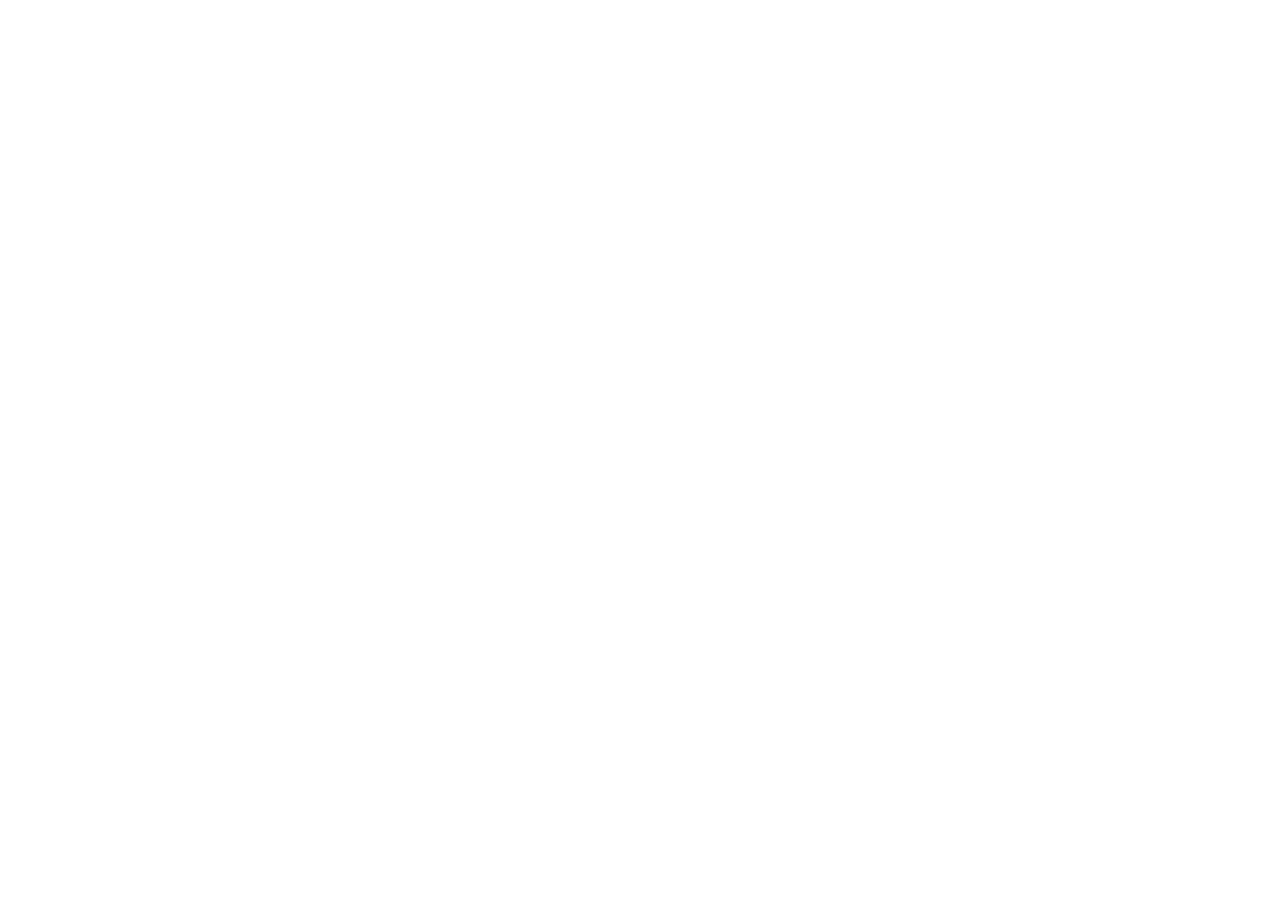
==== serenatto/index.html @ 4fe7ab85 "initial commit" ====
<!DOCTYPE html>
<html lang="en">
<head>
    <meta charset="UTF-8">
    <meta name="viewport" content="width=device-width, initial-scale=1.0">
    <title>Serenatto</title>
    <link rel="stylesheet" href="style.css">
    <link href="https://cdn.jsdelivr.net/npm/bootstrap@5.3.3/dist/css/bootstrap.min.css" rel="stylesheet" integrity="sha384-QWTKZyjpPEjISv5WaRU9OFeRpok6YctnYmDr5pNlyT2bRjXh0JMhjY6hW+ALEwIH" crossorigin="anonymous">
    <link rel="stylesheet" href="https://cdn.jsdelivr.net/npm/bootstrap-icons@1.11.3/font/bootstrap-icons.min.css">
</head>
<body>
    
    

    <script src="https://cdn.jsdelivr.net/npm/bootstrap@5.3.3/dist/js/bootstrap.bundle.min.js" integrity="sha384-YvpcrYf0tY3lHB60NNkmXc5s9fDVZLESaAA55NDzOxhy9GkcIdslK1eN7N6jIeHz" crossorigin="anonymous"></script>
</body>
</html>
---- serenatto/style.css ----
body {
    --bege: #E6E0D6;
    --marrom-escuro: #816D4F;
    --marrom-claro: #B29463;
  }
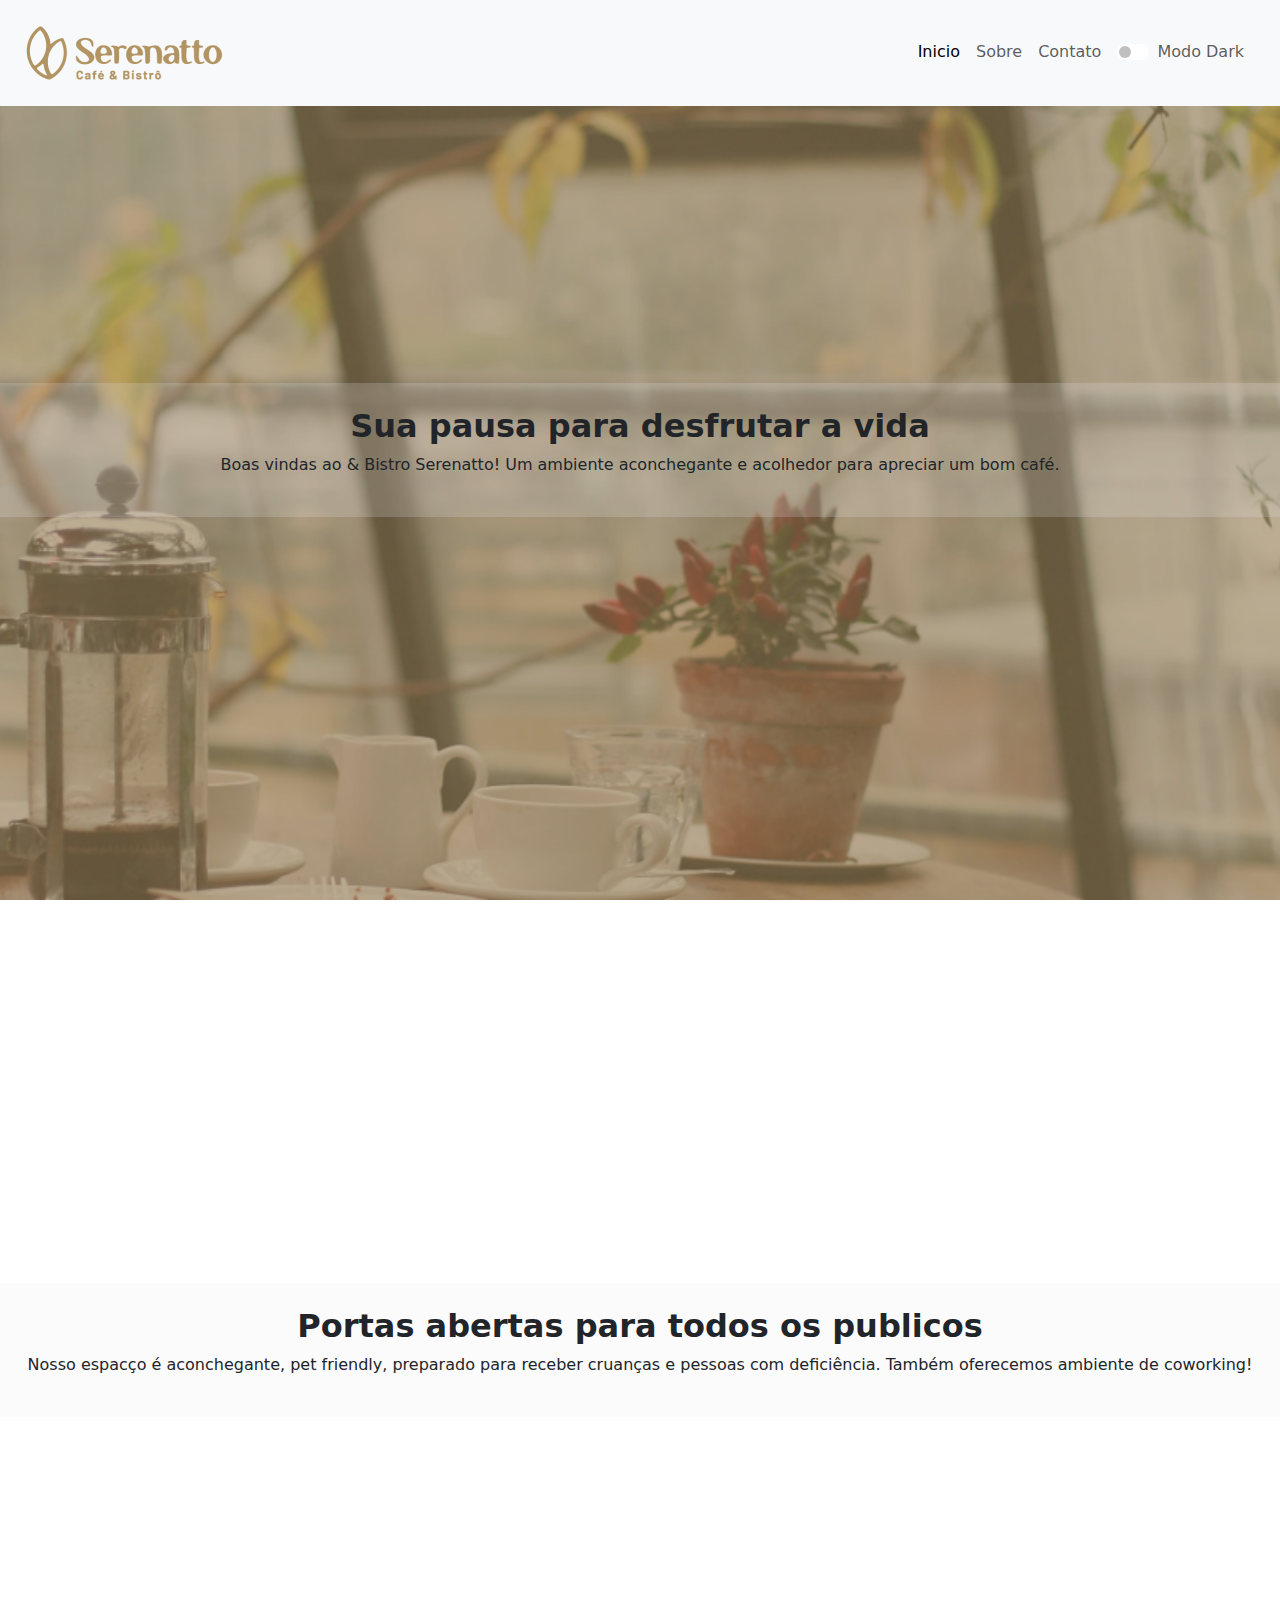
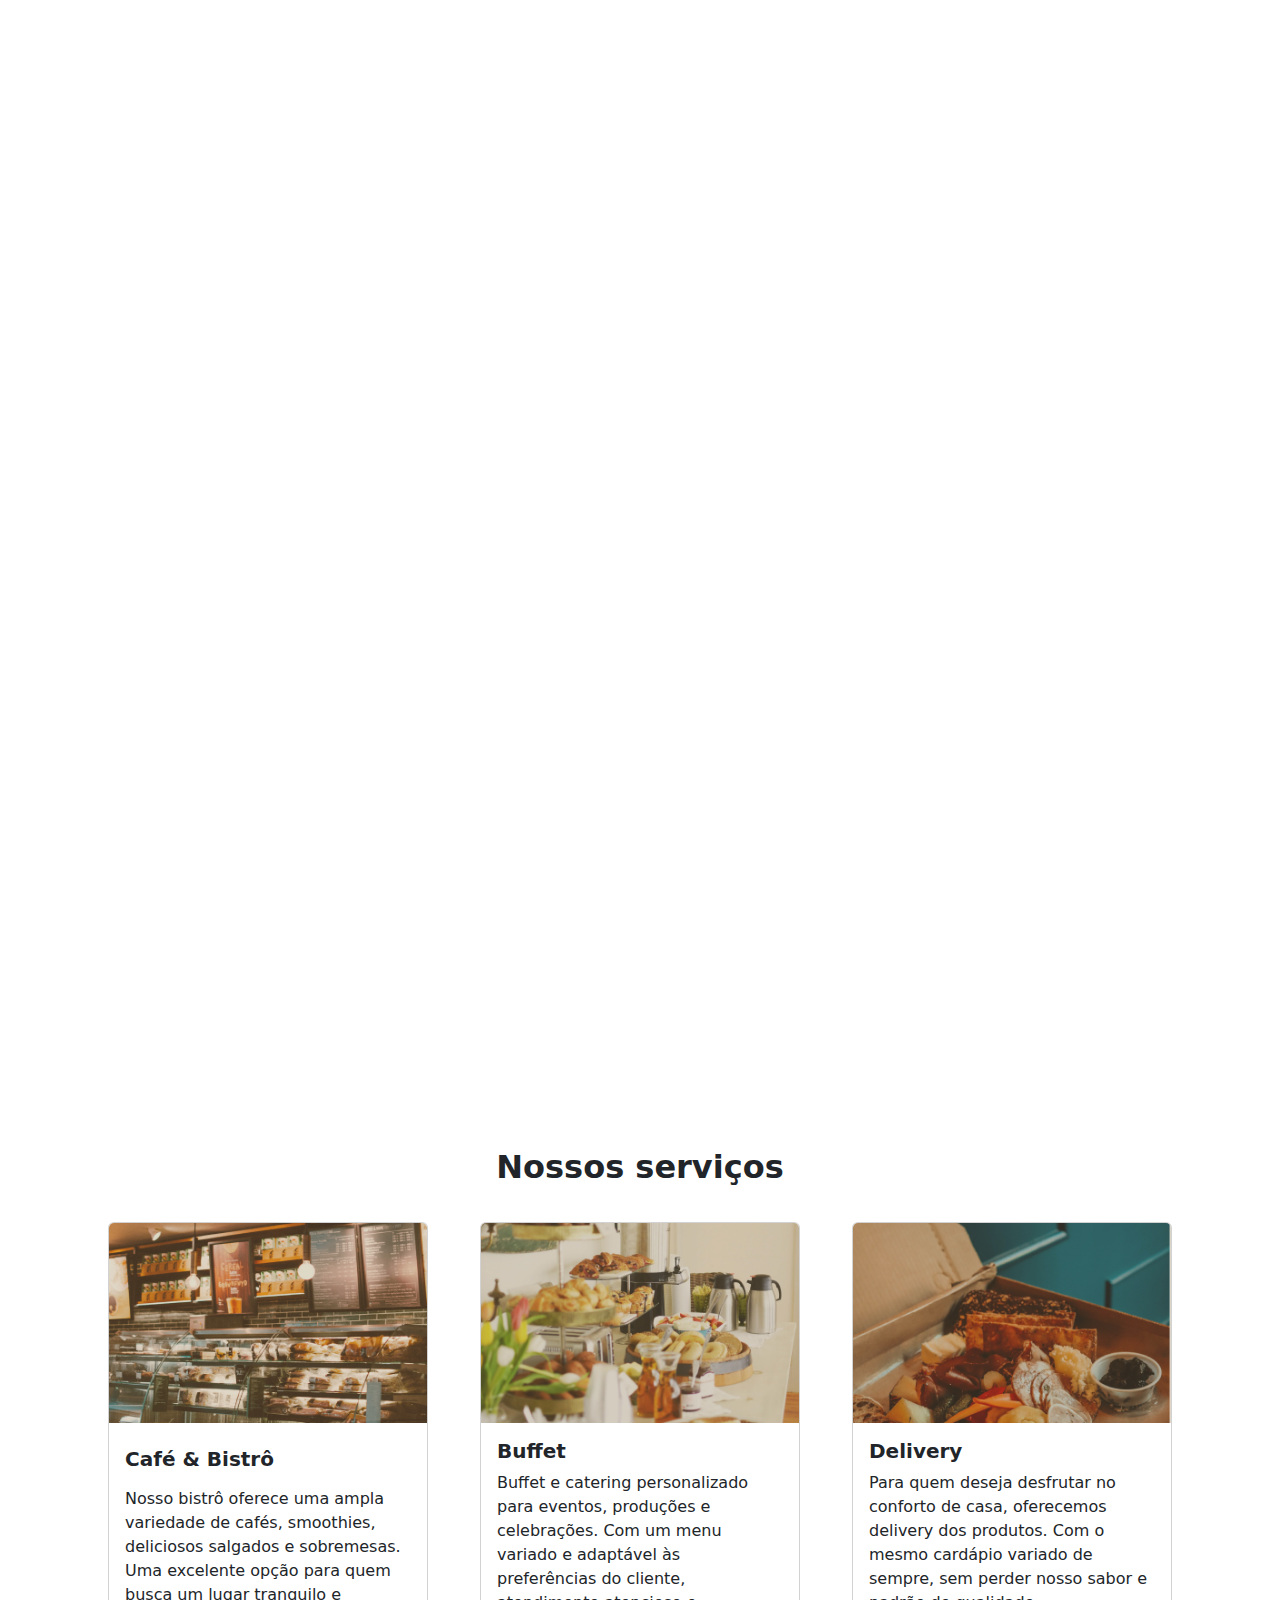
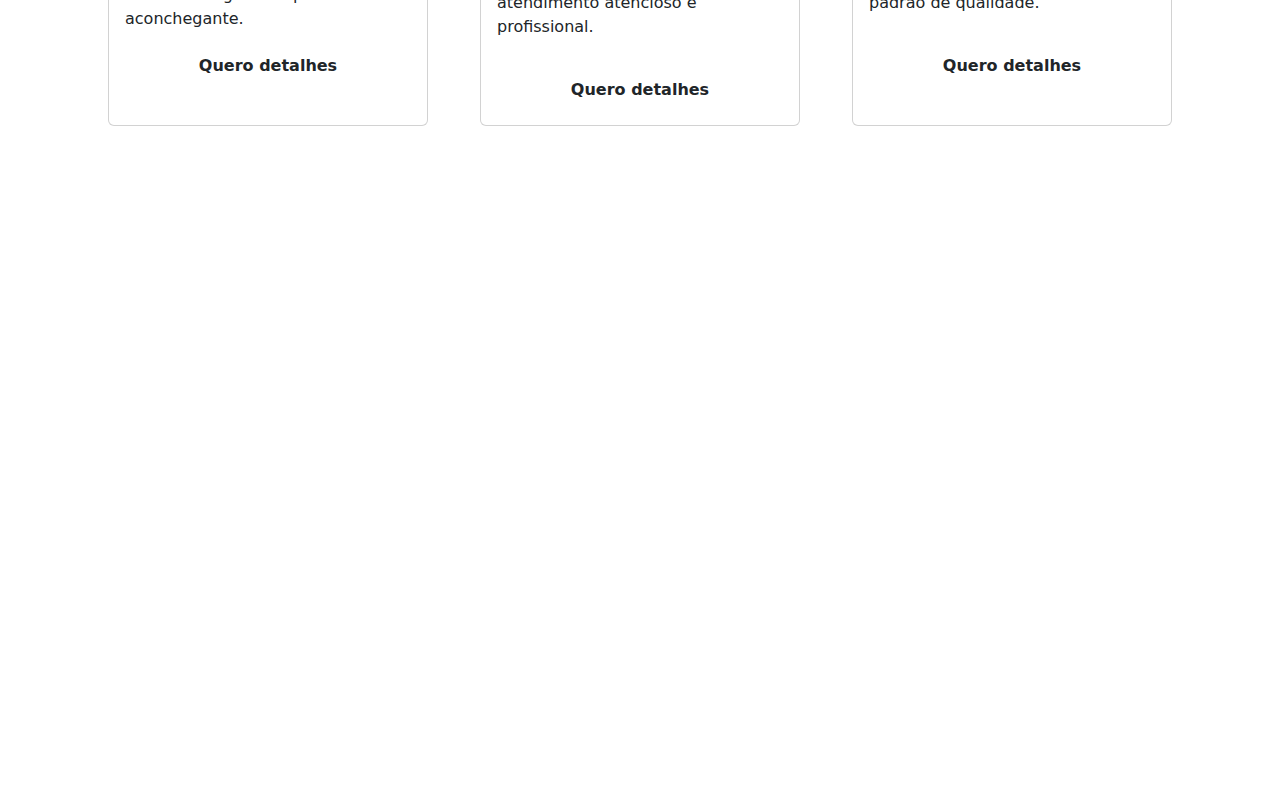
==== commit f6372a0a: "evoluindo no projeto, deve se dar continuidade no dia seguinte" ====
--- a/serenatto/index.html
+++ b/serenatto/index.html
@@ -1,5 +1,5 @@
 <!DOCTYPE html>
-<html lang="en">
+<html lang="pt-br">
 <head>
     <meta charset="UTF-8">
     <meta name="viewport" content="width=device-width, initial-scale=1.0">
@@ -7,10 +7,109 @@
     <link rel="stylesheet" href="style.css">
     <link href="https://cdn.jsdelivr.net/npm/bootstrap@5.3.3/dist/css/bootstrap.min.css" rel="stylesheet" integrity="sha384-QWTKZyjpPEjISv5WaRU9OFeRpok6YctnYmDr5pNlyT2bRjXh0JMhjY6hW+ALEwIH" crossorigin="anonymous">
     <link rel="stylesheet" href="https://cdn.jsdelivr.net/npm/bootstrap-icons@1.11.3/font/bootstrap-icons.min.css">
+    <link rel="preconnect" href="https://fonts.googleapis.com">
+    <link rel="preconnect" href="https://fonts.gstatic.com" crossorigin>
+    <link href="https://fonts.googleapis.com/css2?family=Barlow:ital,wght@0,100;0,200;0,300;0,400;0,500;0,600;0,700;0,800;0,900;1,100;1,200;1,300;1,400;1,500;1,600;1,700;1,800;1,900&display=swap" rel="stylesheet">
 </head>
 <body>
     
+    <header> <!--Navbar-->
+        <nav class="navbar-expand-lg navbar bg-body-tertiary fixed-top">
+            <div class="container-fluid">
+              <a class="navbar-brand" href="#"><img src="./assets/logo.png" alt="Logo da cafeteria Serenatto"></a>
+              <button class="navbar-toggler" type="button" data-bs-toggle="offcanvas" data-bs-target="#offcanvasNavbar" aria-controls="offcanvasNavbar" aria-label="Toggle navigation">
+                <span class="navbar-toggler-icon"></span>
+              </button>
+              <div class="offcanvas offcanvas-end" tabindex="-1" id="offcanvasNavbar" aria-labelledby="offcanvasNavbarLabel">
+                <div class="offcanvas-header">
+                  <h5 class="offcanvas-title" id="offcanvasNavbarLabel"><img src="./assets/logo-mobile.png" alt="Logo da cafeteria Serenatto"></h5>
+                  <button type="button" class="btn-close" data-bs-dismiss="offcanvas" aria-label="Close"></button>
+                </div>
+                <div class="offcanvas-body">
+                    <ul class="navbar-nav justify-content-end flex-grow-1 pe-3">
+                        <li class="nav-item">
+                            <a class="nav-link active" aria-current="page" href="#">Inicio</a>
+                        </li>
+                        <li class="nav-item">
+                            <a class="nav-link" href="#">Sobre</a>
+                        </li>
+                        <li class="nav-item">
+                            <a class="nav-link" href="#">Contato</a>
+                        </li>
+                        <li class="nav-item">
+                            <a class="nav-link" href="#">
+                                <div class="form-check form-switch">
+                                    <input class="form-check-input" type="checkbox" role="switch" id="flexSwitchCheckDefault">
+                                    <label class="form-check-label" for="flexSwitchCheckDefault">Modo Dark</label>
+                                </div>
+                            </a>
+                        </li>
+                    </div>
+                </div>
+            </div>
+        </nav> 
+    </header> <!--Fim Navbar-->
+
+    <main>
+        <section class="banners banner-1 d-flex flex-column justify-content-center text-center">
+            <div style="--bs-bg-opacity: .2;" class="banners-titulo bg-body-secondary py-4">
+                <h2 class="fw-bold">Sua pausa para desfrutar a vida</h2>
+                <p>Boas vindas ao & Bistro Serenatto! Um ambiente aconchegante e acolhedor para apreciar um bom café.</p>
+            </div>
+        </section>
+
+        <section class="banners banner-2 d-flex flex-column justify-content-center text-center">
+            <div style="--bs-bg-opacity: .2;" class="banners-titulo bg-body-secondary py-4">
+                <h2 class="fw-bold">Portas abertas para todos os publicos</h2>
+                <p>Nosso espacço é aconchegante, pet friendly, preparado para receber cruanças e pessoas com deficiência. Também oferecemos ambiente de coworking!</p>
+            </div>
+        </section>
+
+        <section class="banners banner-3">
+        </section>
+
+        <section class="py-5">
+            <h2 class="text-center fw-bold pb-1">Nossos serviços</h2>
     
+            <div class="container d-flex justify-content-around flex-wrap">
+    
+              <div class="card m-4" style="width: 20rem;">
+                <img src="./assets/cafe-card.png" class="card-img-top"
+                  alt="Balcão de padaria tradicional com alimentos diversos">
+                <div class="card-body">
+                  <h5 class="card-title py-2 fw-bold">Café & Bistrô</h5>
+                  <p class="card-text">Nosso bistrô oferece uma ampla variedade de cafés, smoothies, deliciosos
+                    salgados e sobremesas. Uma excelente opção para quem busca um lugar tranquilo e
+                    aconchegante.</p>
+                  <a href="#" class="btn botao-padrao w-100 fw-bold">Quero detalhes</a>
+                </div>
+              </div>
+    
+              <div class="card m-4" style="width: 20rem;">
+                <img src="./assets/buffet-card.png" class="card-img-top" alt="Mesa de buffet com alimentos diversos">
+                <div class="card-body">
+                  <h5 class="card-title fw-bold">Buffet</h5>
+                  <p class="card-text">Buffet e catering personalizado para eventos, produções e celebrações. Com
+                    um menu variado e adaptável às preferências do cliente, atendimento atencioso e
+                    profissional.</p>
+                  <a href="#" class="btn botao-padrao w-100 fw-bold mt-3">Quero detalhes</a>
+                </div>
+              </div>
+    
+              <div class="card m-4" style="width: 20rem;">
+                <img src="./assets/delivery-card.png" class="card-img-top" alt="Caixa aberta armazenando comidas diversas">
+                <div class="card-body">
+                  <h5 class="card-title fw-bold">Delivery</h5>
+                  <p class="card-text">Para quem deseja desfrutar no conforto de casa, oferecemos delivery dos
+                    produtos. Com o mesmo cardápio variado de sempre, sem perder nosso sabor e padrão de
+                    qualidade.</p>
+                  <a href="#" class="btn botao-padrao w-100 fw-bold mt-3">Quero detalhes</a>
+                </div>
+              </div>
+            </div>
+          </section>
+    
+    </main>
 
     <script src="https://cdn.jsdelivr.net/npm/bootstrap@5.3.3/dist/js/bootstrap.bundle.min.js" integrity="sha384-YvpcrYf0tY3lHB60NNkmXc5s9fDVZLESaAA55NDzOxhy9GkcIdslK1eN7N6jIeHz" crossorigin="anonymous"></script>
 </body>
--- a/serenatto/style.css
+++ b/serenatto/style.css
@@ -1,5 +1,45 @@
 body {
     --bege: #E6E0D6;
     --marrom-escuro: #816D4F;
-    --marrom-claro: #B29463;
-  }+    --marrom-clar0: #B29463;
+
+    font-family: "Barlow", sans-serif;
+    height: 4000px;
+}
+
+input[type=checkbox] {
+    border: 2px solid var(--marrom-claro);
+    box-shadow: none;
+}
+  
+input[type=checkbox]:checked, input[type="checkbox"]:focus {
+    background-color: var(--marrom-escuro);
+    border-color: var(--marrom-escuro);
+    box-shadow: none;
+    outline: none;
+}
+
+.banner-1 {
+    background-image: url(/serenatto/assets/banner-1.png);
+}
+
+.banner-2 {
+    background-image: url(/serenatto/assets/banner-2.png);
+}
+
+.banner-3 {
+    background-image: url(/serenatto/assets/banner-3.png);
+}
+
+.banners {
+    width: 100%;
+    height: 100vh;
+    background-repeat: no-repeat;
+    background-size: cover;
+    background-position: center;
+    background-attachment: fixed;
+}
+
+.banners-titulo {
+    --bs-bg-opacity: .2;
+}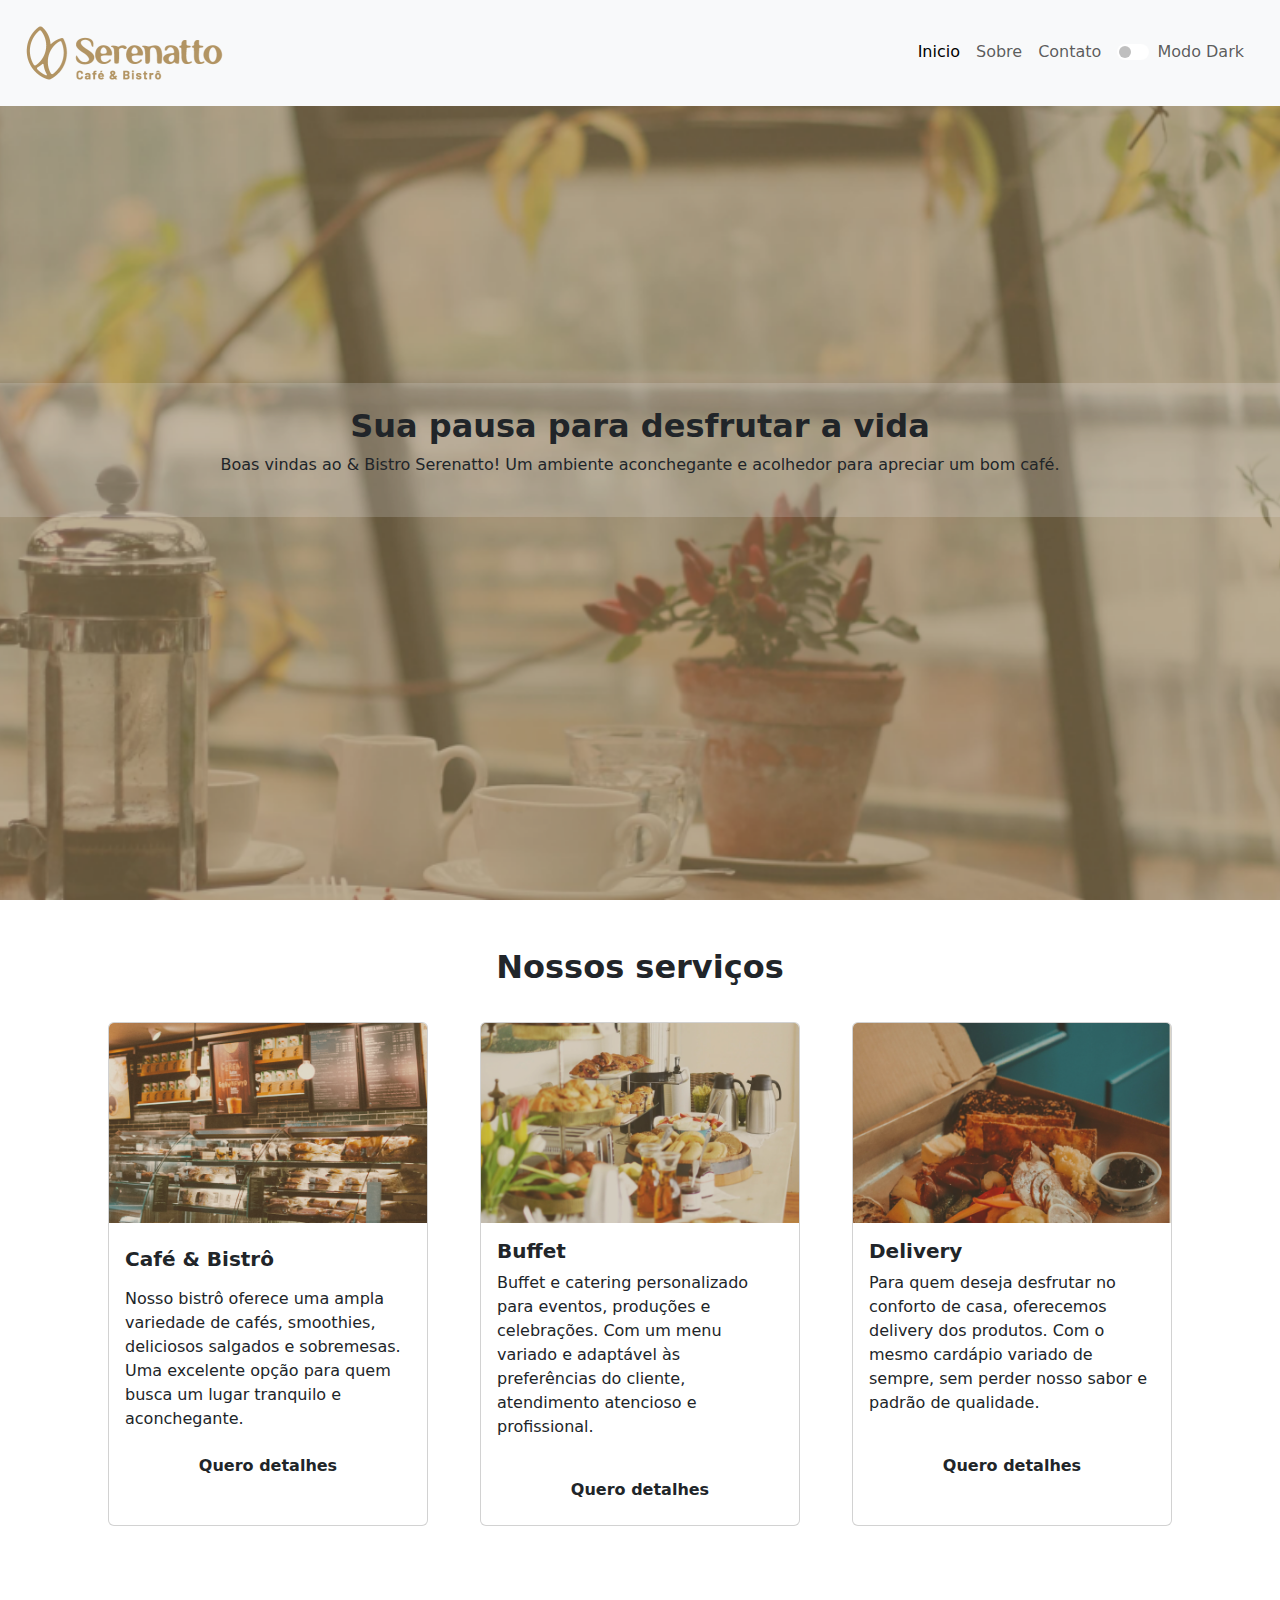
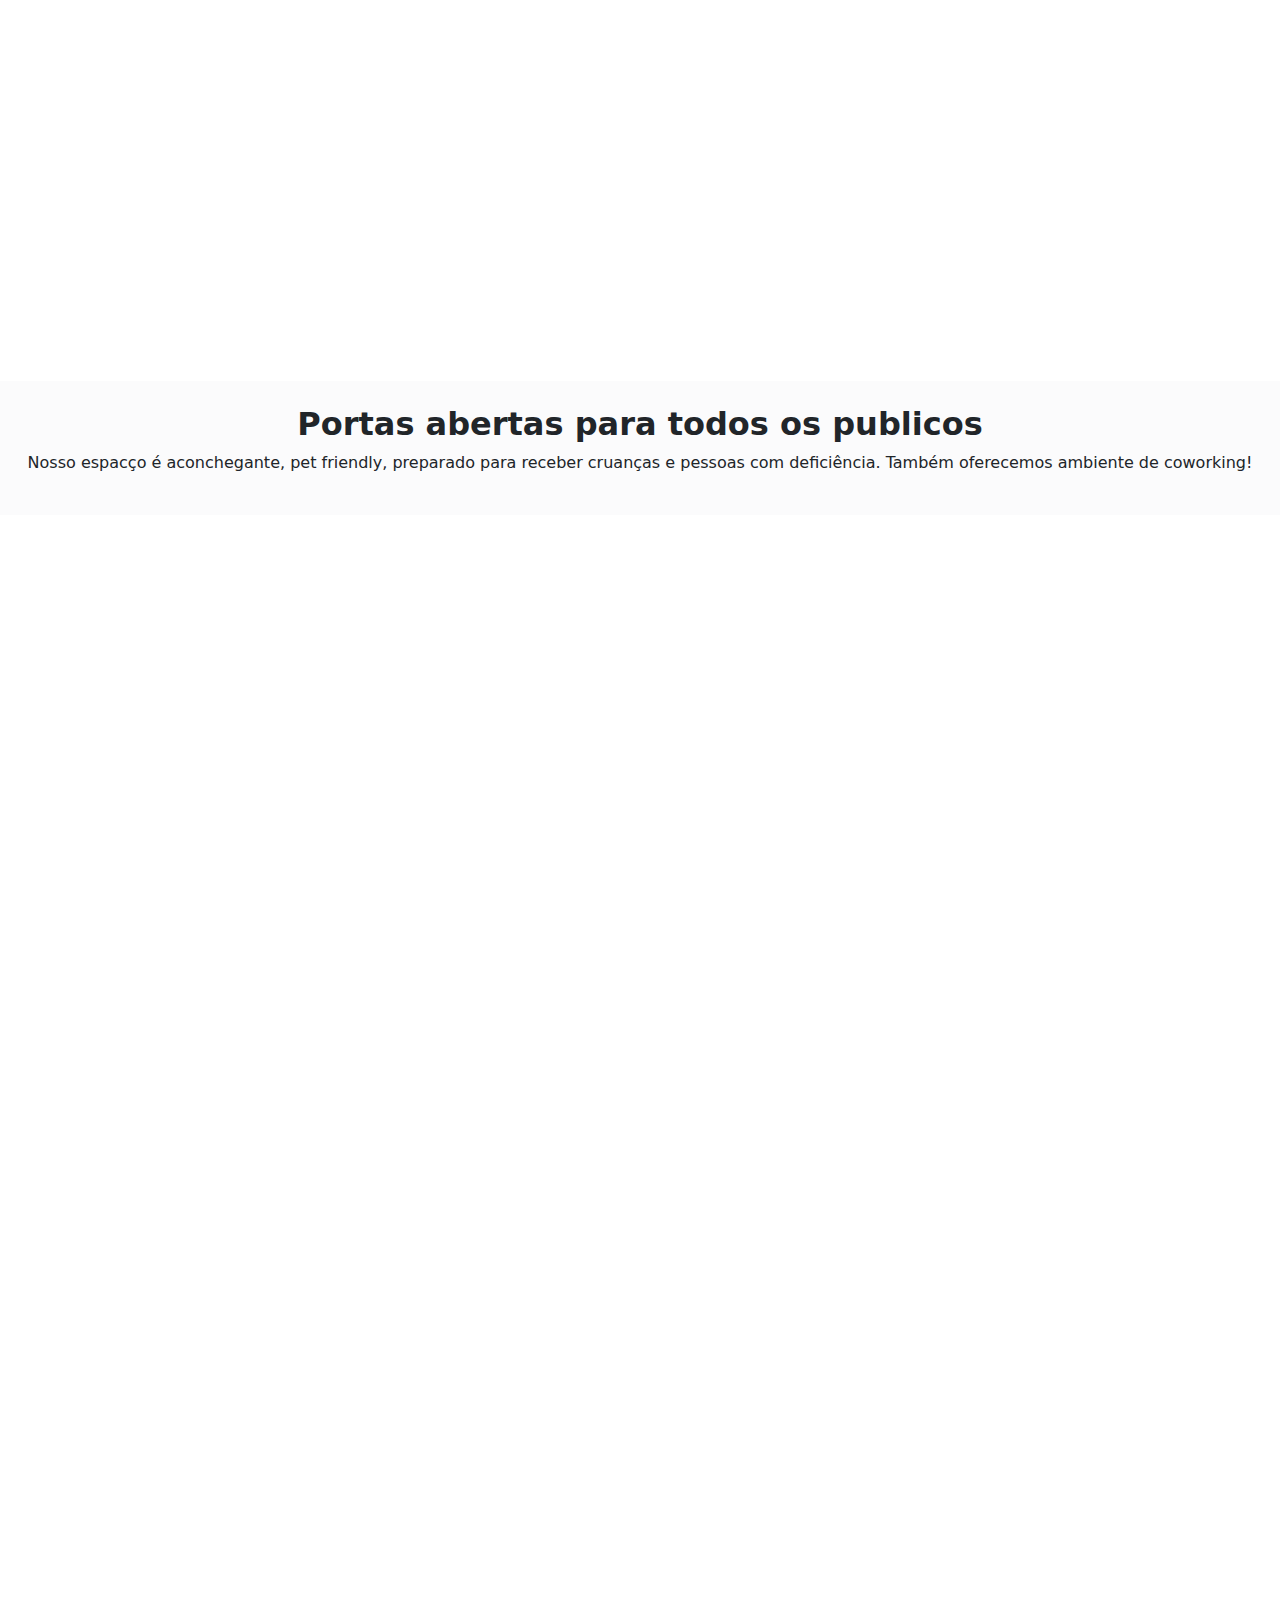
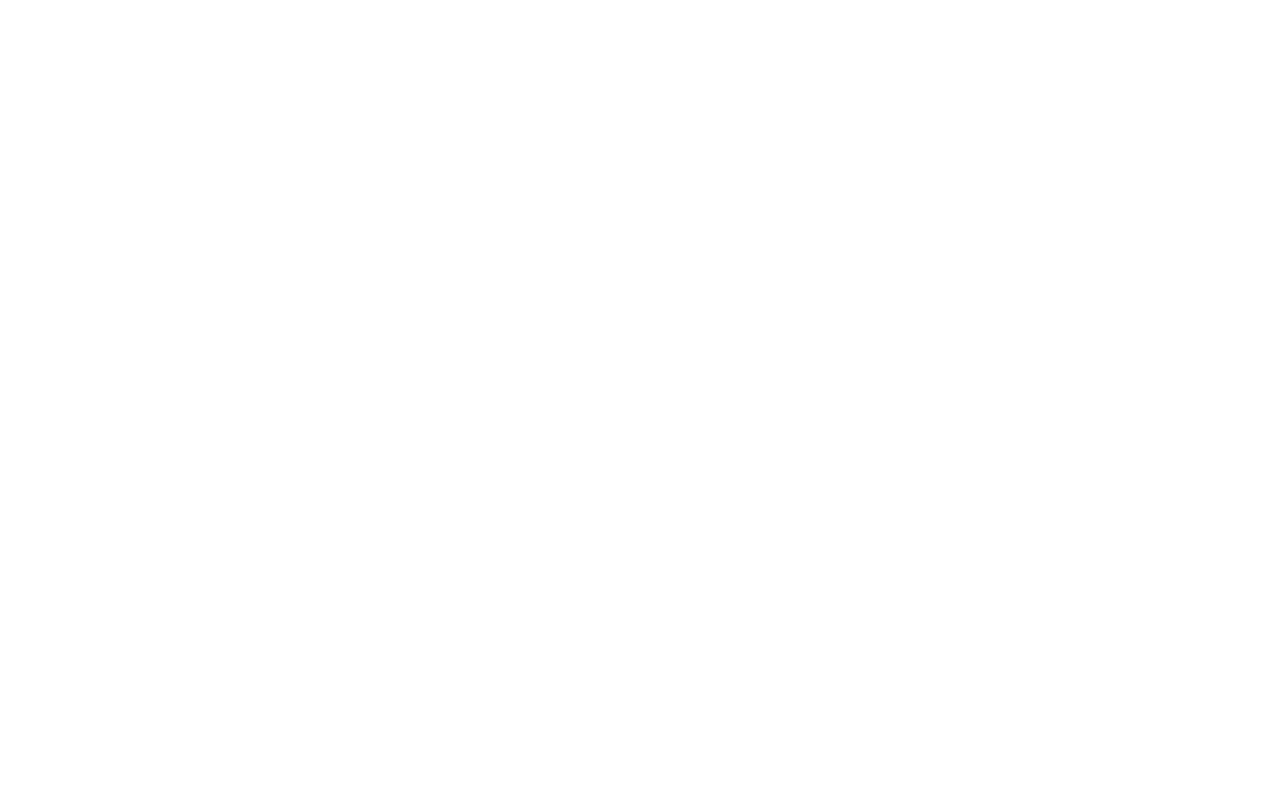
==== commit a566dde2: "atualizando alguns detalhes" ====
--- a/serenatto/index.html
+++ b/serenatto/index.html
@@ -51,63 +51,66 @@
     </header> <!--Fim Navbar-->
 
     <main>
-        <section class="banners banner-1 d-flex flex-column justify-content-center text-center">
+        <section class="banners banner-1 d-flex flex-column justify-content-center text-center"><!--Banner-1-->
             <div style="--bs-bg-opacity: .2;" class="banners-titulo bg-body-secondary py-4">
                 <h2 class="fw-bold">Sua pausa para desfrutar a vida</h2>
                 <p>Boas vindas ao & Bistro Serenatto! Um ambiente aconchegante e acolhedor para apreciar um bom café.</p>
             </div>
+        </section> <!--Banner-1-->
+
+        <section class="py-5">
+          <h2 class="text-center fw-bold pb-1">Nossos serviços</h2>
+
+          <div class="container d-flex justify-content-around flex-wrap">
+
+            <div class="card m-4" style="width: 20rem;">
+              <img src="./assets/cafe-card.png" class="card-img-top"
+                alt="Balcão de padaria tradicional com alimentos diversos">
+              <div class="card-body">
+                <h5 class="card-title py-2 fw-bold">Café & Bistrô</h5>
+                <p class="card-text">Nosso bistrô oferece uma ampla variedade de cafés, smoothies, deliciosos
+                  salgados e sobremesas. Uma excelente opção para quem busca um lugar tranquilo e
+                  aconchegante.</p>
+                <a href="#" class="btn botao-padrao w-100 fw-bold">Quero detalhes</a>
+              </div>
+            </div>
+
+            <div class="card m-4" style="width: 20rem;">
+              <img src="./assets/buffet-card.png" class="card-img-top"
+                alt="Mesa de buffet com alimentos diversos">
+              <div class="card-body">
+                <h5 class="card-title fw-bold">Buffet</h5>
+                <p class="card-text">Buffet e catering personalizado para eventos, produções e celebrações. Com
+                  um menu variado e adaptável às preferências do cliente, atendimento atencioso e
+                  profissional.</p>
+                <a href="#" class="btn botao-padrao w-100 fw-bold mt-3">Quero detalhes</a>
+              </div>
+            </div>
+
+            <div class="card m-4" style="width: 20rem;">
+              <img src="./assets/delivery-card.png" class="card-img-top"
+                alt="Caixa aberta armazenando comidas diversas">
+              <div class="card-body">
+                <h5 class="card-title fw-bold">Delivery</h5>
+                <p class="card-text">Para quem deseja desfrutar no conforto de casa, oferecemos delivery dos
+                  produtos. Com o mesmo cardápio variado de sempre, sem perder nosso sabor e padrão de
+                  qualidade.</p>
+                <a href="#" class="btn botao-padrao w-100 fw-bold mt-3">Quero detalhes</a>
+              </div>
+            </div>
+          </div>
         </section>
 
-        <section class="banners banner-2 d-flex flex-column justify-content-center text-center">
+
+        <section class="banners banner-2 d-flex flex-column justify-content-center text-center"><!--Banner-2-->
             <div style="--bs-bg-opacity: .2;" class="banners-titulo bg-body-secondary py-4">
                 <h2 class="fw-bold">Portas abertas para todos os publicos</h2>
                 <p>Nosso espacço é aconchegante, pet friendly, preparado para receber cruanças e pessoas com deficiência. Também oferecemos ambiente de coworking!</p>
             </div>
-        </section>
+        </section> <!--Banner-2-->
 
-        <section class="banners banner-3">
-        </section>
-
-        <section class="py-5">
-            <h2 class="text-center fw-bold pb-1">Nossos serviços</h2>
-    
-            <div class="container d-flex justify-content-around flex-wrap">
-    
-              <div class="card m-4" style="width: 20rem;">
-                <img src="./assets/cafe-card.png" class="card-img-top"
-                  alt="Balcão de padaria tradicional com alimentos diversos">
-                <div class="card-body">
-                  <h5 class="card-title py-2 fw-bold">Café & Bistrô</h5>
-                  <p class="card-text">Nosso bistrô oferece uma ampla variedade de cafés, smoothies, deliciosos
-                    salgados e sobremesas. Uma excelente opção para quem busca um lugar tranquilo e
-                    aconchegante.</p>
-                  <a href="#" class="btn botao-padrao w-100 fw-bold">Quero detalhes</a>
-                </div>
-              </div>
-    
-              <div class="card m-4" style="width: 20rem;">
-                <img src="./assets/buffet-card.png" class="card-img-top" alt="Mesa de buffet com alimentos diversos">
-                <div class="card-body">
-                  <h5 class="card-title fw-bold">Buffet</h5>
-                  <p class="card-text">Buffet e catering personalizado para eventos, produções e celebrações. Com
-                    um menu variado e adaptável às preferências do cliente, atendimento atencioso e
-                    profissional.</p>
-                  <a href="#" class="btn botao-padrao w-100 fw-bold mt-3">Quero detalhes</a>
-                </div>
-              </div>
-    
-              <div class="card m-4" style="width: 20rem;">
-                <img src="./assets/delivery-card.png" class="card-img-top" alt="Caixa aberta armazenando comidas diversas">
-                <div class="card-body">
-                  <h5 class="card-title fw-bold">Delivery</h5>
-                  <p class="card-text">Para quem deseja desfrutar no conforto de casa, oferecemos delivery dos
-                    produtos. Com o mesmo cardápio variado de sempre, sem perder nosso sabor e padrão de
-                    qualidade.</p>
-                  <a href="#" class="btn botao-padrao w-100 fw-bold mt-3">Quero detalhes</a>
-                </div>
-              </div>
-            </div>
-          </section>
+        <section class="banners banner-3"> <!--Banner-3-->
+        </section> <!--Banner-3-->
     
     </main>
 
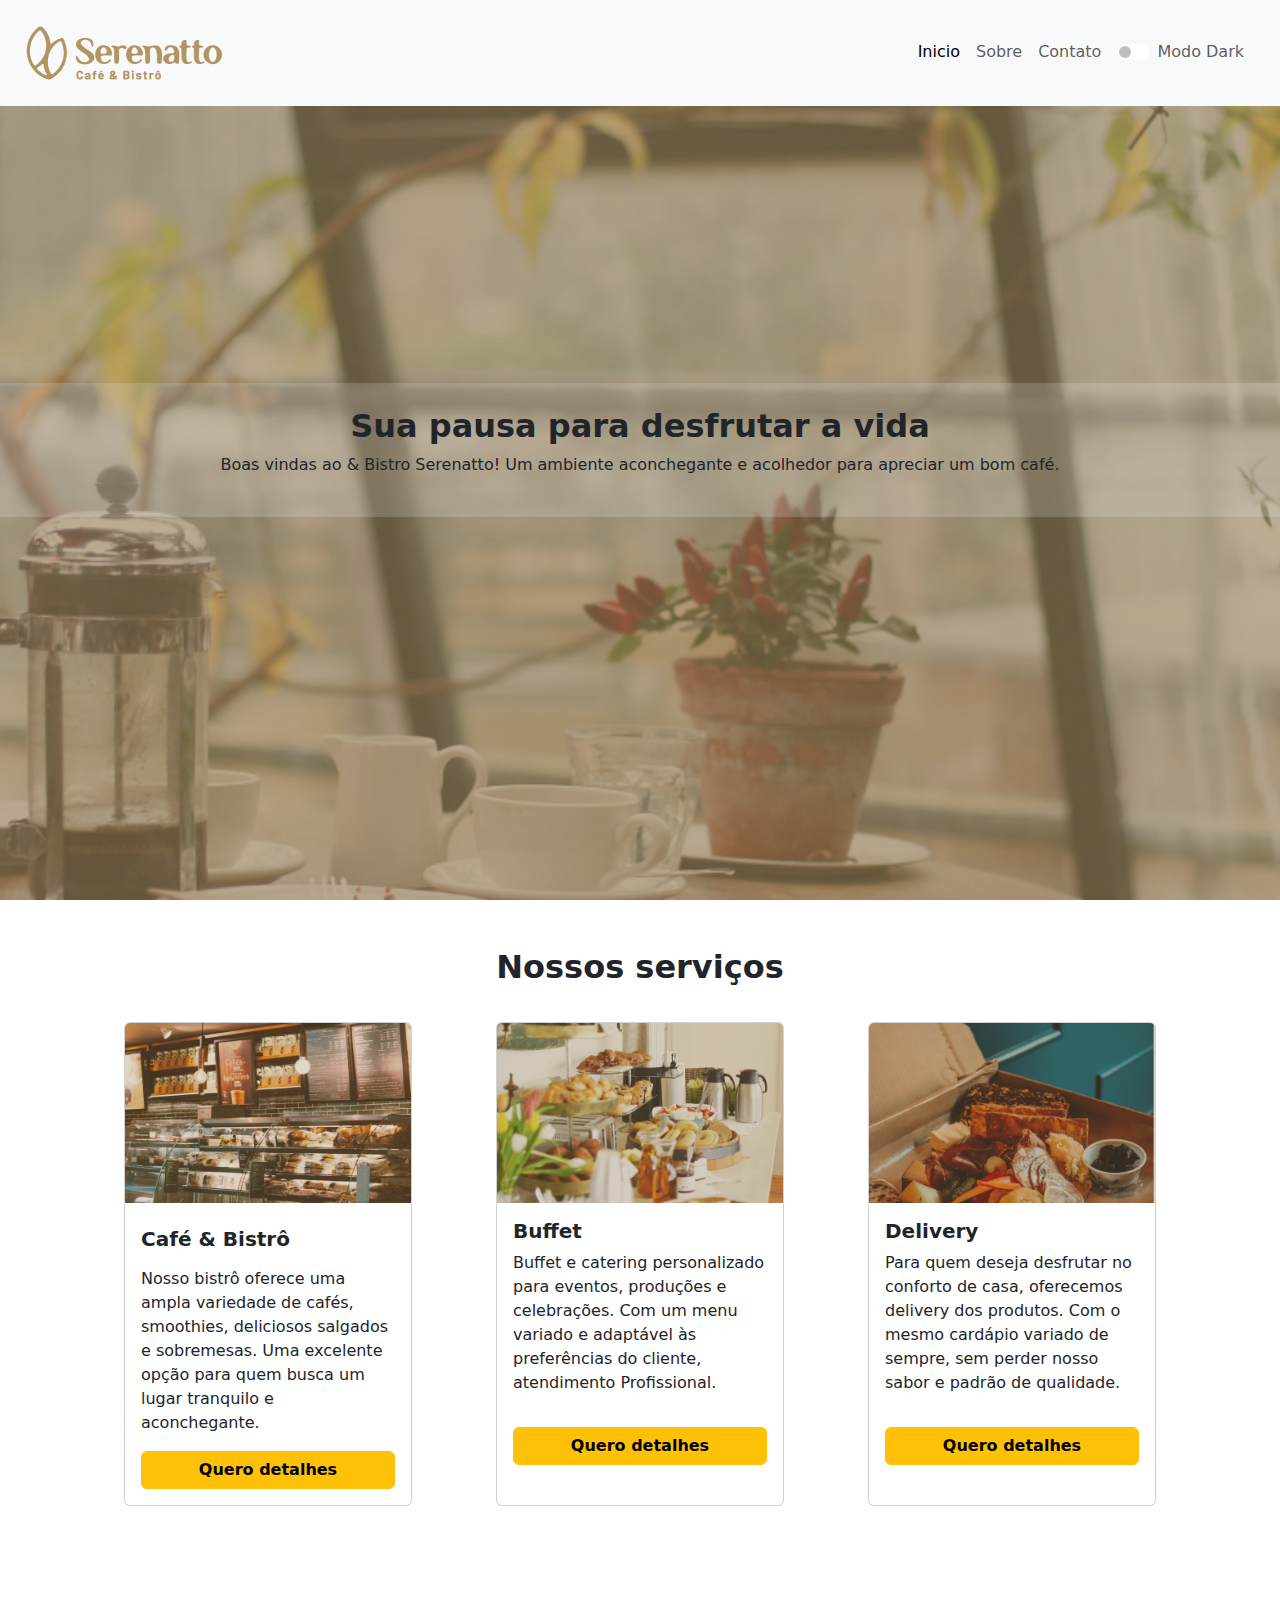
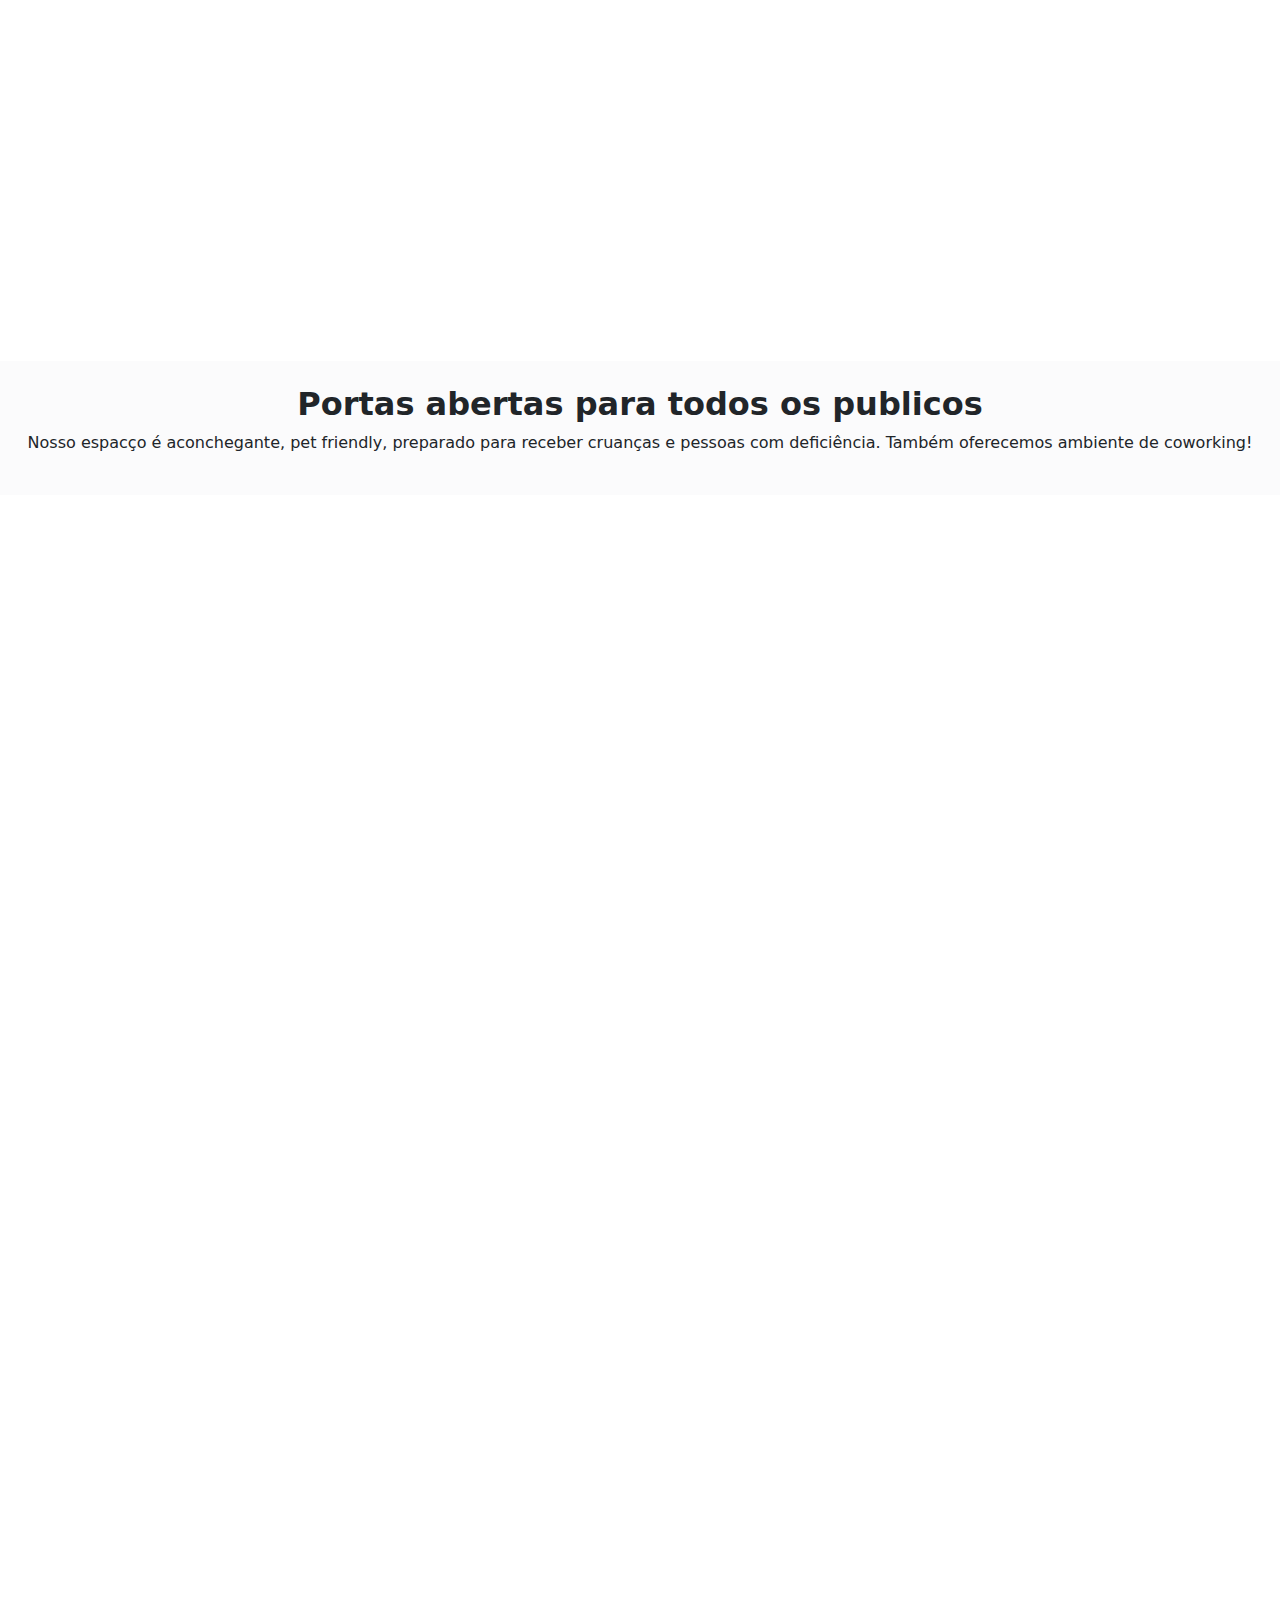
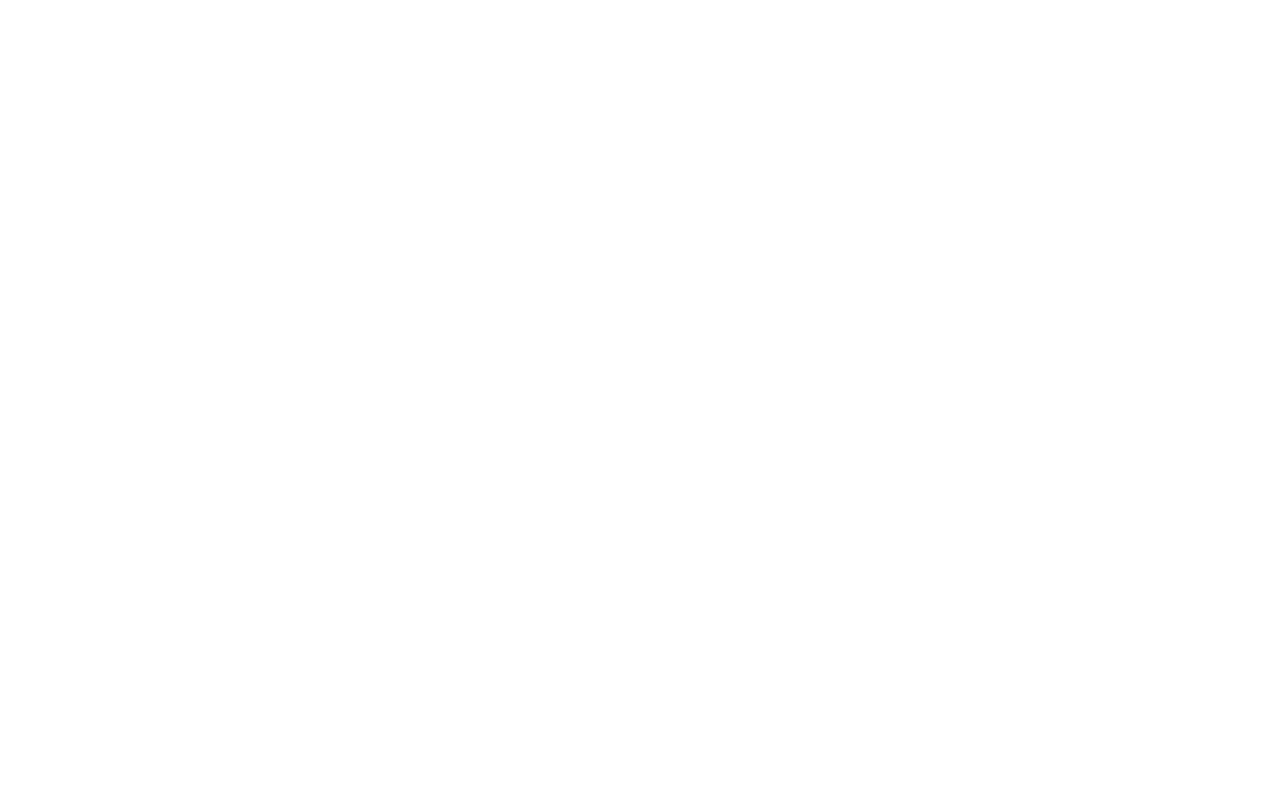
==== commit c7b24834: "adicionando o offcanvas" ====
--- a/serenatto/index.html
+++ b/serenatto/index.html
@@ -63,7 +63,7 @@
 
           <div class="container d-flex justify-content-around flex-wrap">
 
-            <div class="card m-4" style="width: 20rem;">
+            <div class="card m-4" style="width: 18rem;">
               <img src="./assets/cafe-card.png" class="card-img-top"
                 alt="Balcão de padaria tradicional com alimentos diversos">
               <div class="card-body">
@@ -71,23 +71,22 @@
                 <p class="card-text">Nosso bistrô oferece uma ampla variedade de cafés, smoothies, deliciosos
                   salgados e sobremesas. Uma excelente opção para quem busca um lugar tranquilo e
                   aconchegante.</p>
-                <a href="#" class="btn botao-padrao w-100 fw-bold">Quero detalhes</a>
+                <a href="#" class="btn btn-warning w-100 fw-bold" data-bs-toggle="offcanvas" data-bs-target="#canvas-1" aria-controls="offcanvasRight">Quero detalhes</a>
               </div>
             </div>
 
-            <div class="card m-4" style="width: 20rem;">
+            <div class="card m-4" style="width: 18rem;">
               <img src="./assets/buffet-card.png" class="card-img-top"
                 alt="Mesa de buffet com alimentos diversos">
               <div class="card-body">
                 <h5 class="card-title fw-bold">Buffet</h5>
                 <p class="card-text">Buffet e catering personalizado para eventos, produções e celebrações. Com
-                  um menu variado e adaptável às preferências do cliente, atendimento atencioso e
-                  profissional.</p>
-                <a href="#" class="btn botao-padrao w-100 fw-bold mt-3">Quero detalhes</a>
+                  um menu variado e adaptável às preferências do cliente, atendimento Profissional.</p>
+                <a href="#" class="btn btn-warning w-100 fw-bold mt-3">Quero detalhes</a>
               </div>
             </div>
 
-            <div class="card m-4" style="width: 20rem;">
+            <div class="card m-4" style="width: 18rem;">
               <img src="./assets/delivery-card.png" class="card-img-top"
                 alt="Caixa aberta armazenando comidas diversas">
               <div class="card-body">
@@ -95,7 +94,7 @@
                 <p class="card-text">Para quem deseja desfrutar no conforto de casa, oferecemos delivery dos
                   produtos. Com o mesmo cardápio variado de sempre, sem perder nosso sabor e padrão de
                   qualidade.</p>
-                <a href="#" class="btn botao-padrao w-100 fw-bold mt-3">Quero detalhes</a>
+                <a href="#" class="btn btn-warning w-100 fw-bold mt-3">Quero detalhes</a>
               </div>
             </div>
           </div>
@@ -114,6 +113,53 @@
     
     </main>
 
+    <!-- canvas 1 -->
+
+    <div class="offcanvas offcanvas-end" tabindex="-1" id="canvas-1" aria-labelledby="offcanvasRightLabel">
+      <div class="offcanvas-header">
+        <h5 class="offcanvas-title" id="offcanvasRightLabel">Café & Bistrô</h5>
+        <button type="button" class="btn-close" data-bs-dismiss="offcanvas" aria-label="Close"></button>
+      </div>
+      <div class="offcanvas-body">
+        <div class="accordion" id="accordionExample">
+          <div class="accordion-item">
+            <h2 class="accordion-header">
+              <button class="accordion-button botao-padrao" type="button" data-bs-toggle="collapse" data-bs-target="#collapseOne" aria-expanded="true" aria-controls="collapseOne">
+                Café
+              </button>
+            </h2>
+            <div id="collapseOne" class="accordion-collapse collapse show" data-bs-parent="#accordionExample">
+              <div class="accordion-body">
+                <strong>This is the first item's accordion body.</strong> It is shown by default, until the collapse plugin adds the appropriate classes that we use to style each element.
+              </div>
+            </div>
+          </div>
+          <div class="accordion-item">
+            <h2 class="accordion-header">
+              <button class="accordion-button collapsed botao-padrao" type="button" data-bs-toggle="collapse" data-bs-target="#collapseTwo" aria-expanded="false" aria-controls="collapseTwo">
+                Bistrô
+              </button>
+            </h2>
+            <div id="collapseTwo" class="accordion-collapse collapse" data-bs-parent="#accordionExample">
+              <div class="accordion-body">This is the first item's accordion body.</strong> It is shown by default, until the collapse plugin adds the appropriate classes that we use to style each element.
+              </div>
+            </div>
+          </div>
+          <div class="accordion-item">
+            <h2 class="accordion-header">
+              <button class="accordion-button collapsed botao-padrao" type="button" data-bs-toggle="collapse" data-bs-target="#collapseThree" aria-expanded="false" aria-controls="collapseThree">
+                Coworking
+              </button>
+            </h2>
+            <div id="collapseThree" class="accordion-collapse collapse" data-bs-parent="#accordionExample">
+              <div class="accordion-body">This is the first item's accordion body.</strong> It is shown by default, until the collapse plugin adds the appropriate classes that we use to style each element.
+              </div>
+            </div>
+          </div>
+        </div>
+      </div>
+    </div>
+
     <script src="https://cdn.jsdelivr.net/npm/bootstrap@5.3.3/dist/js/bootstrap.bundle.min.js" integrity="sha384-YvpcrYf0tY3lHB60NNkmXc5s9fDVZLESaAA55NDzOxhy9GkcIdslK1eN7N6jIeHz" crossorigin="anonymous"></script>
 </body>
 </html>--- a/serenatto/style.css
+++ b/serenatto/style.css
@@ -42,4 +42,12 @@
 
 .banners-titulo {
     --bs-bg-opacity: .2;
+}
+
+.botao-padrao {
+    background-color: var(--marrom-clar0);
+}
+
+.botao-padrao:hover {
+    background-color: var(--marrom-escuro);
 }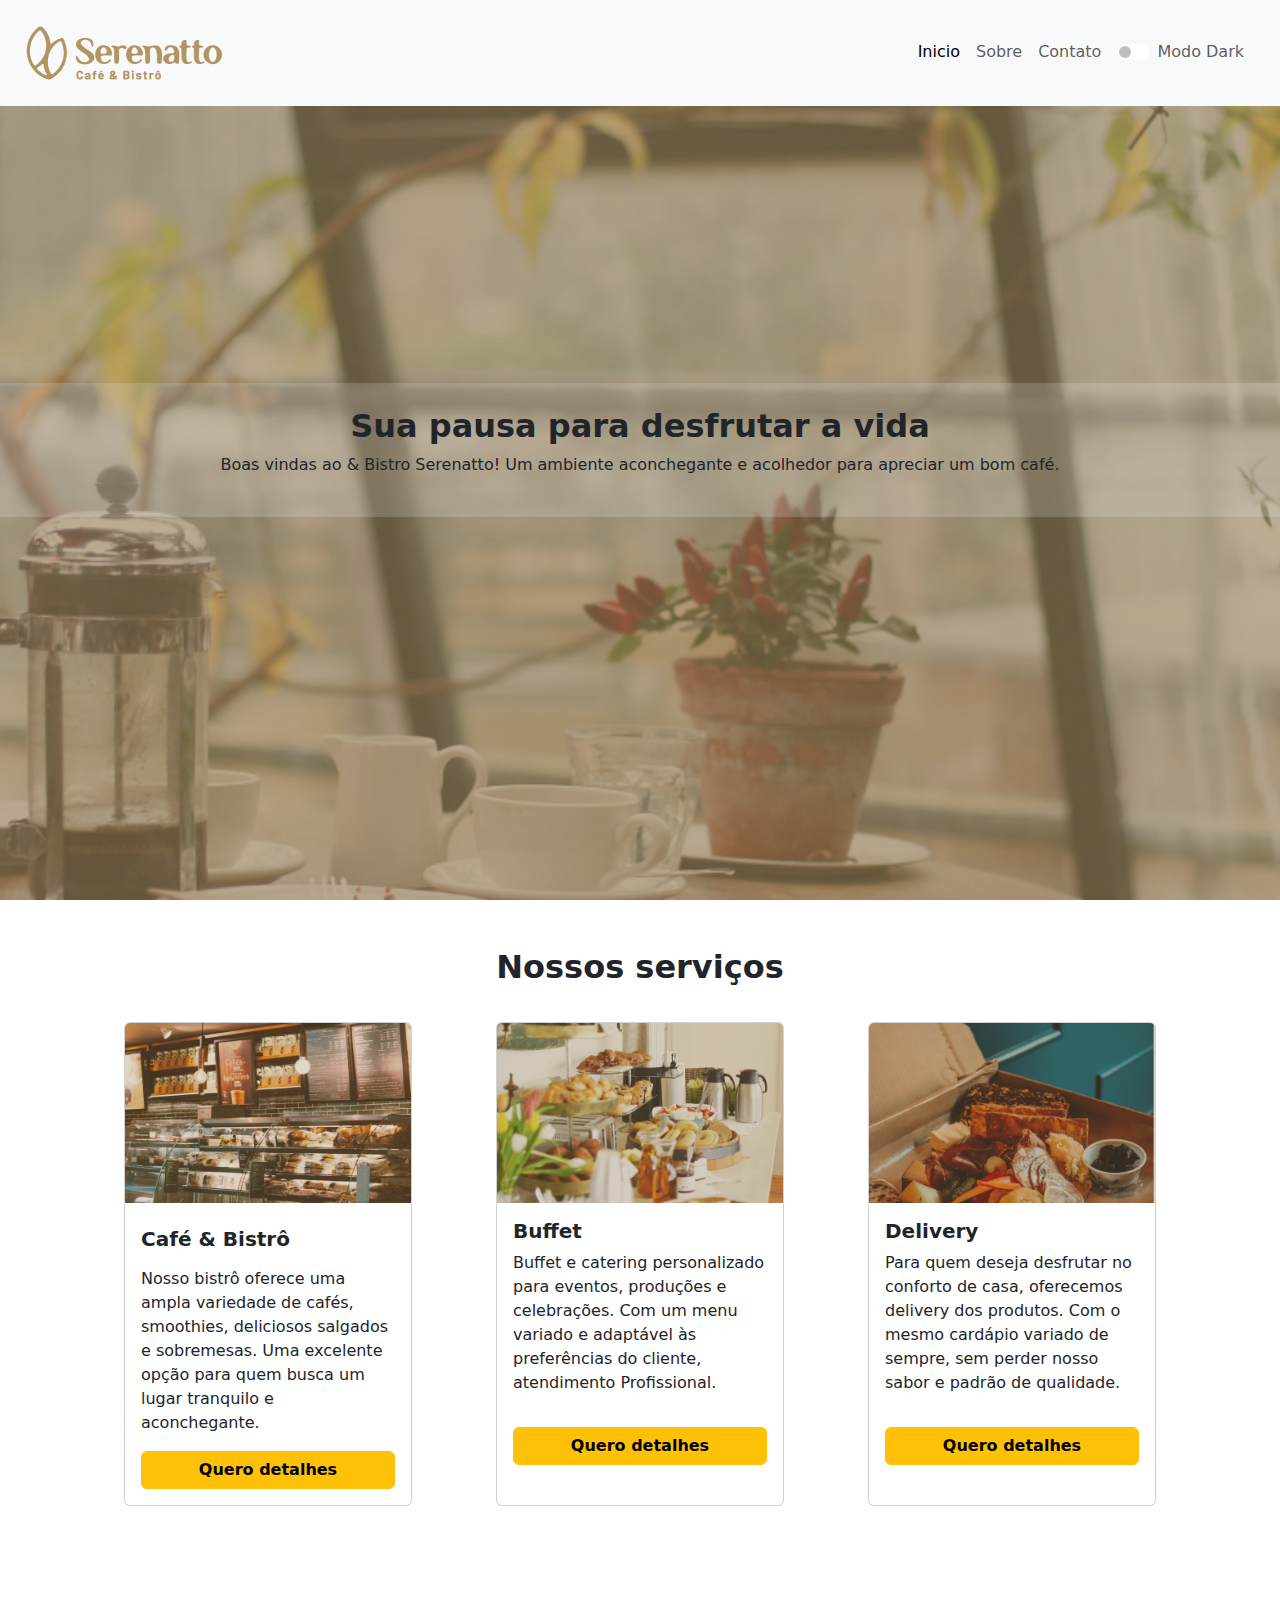
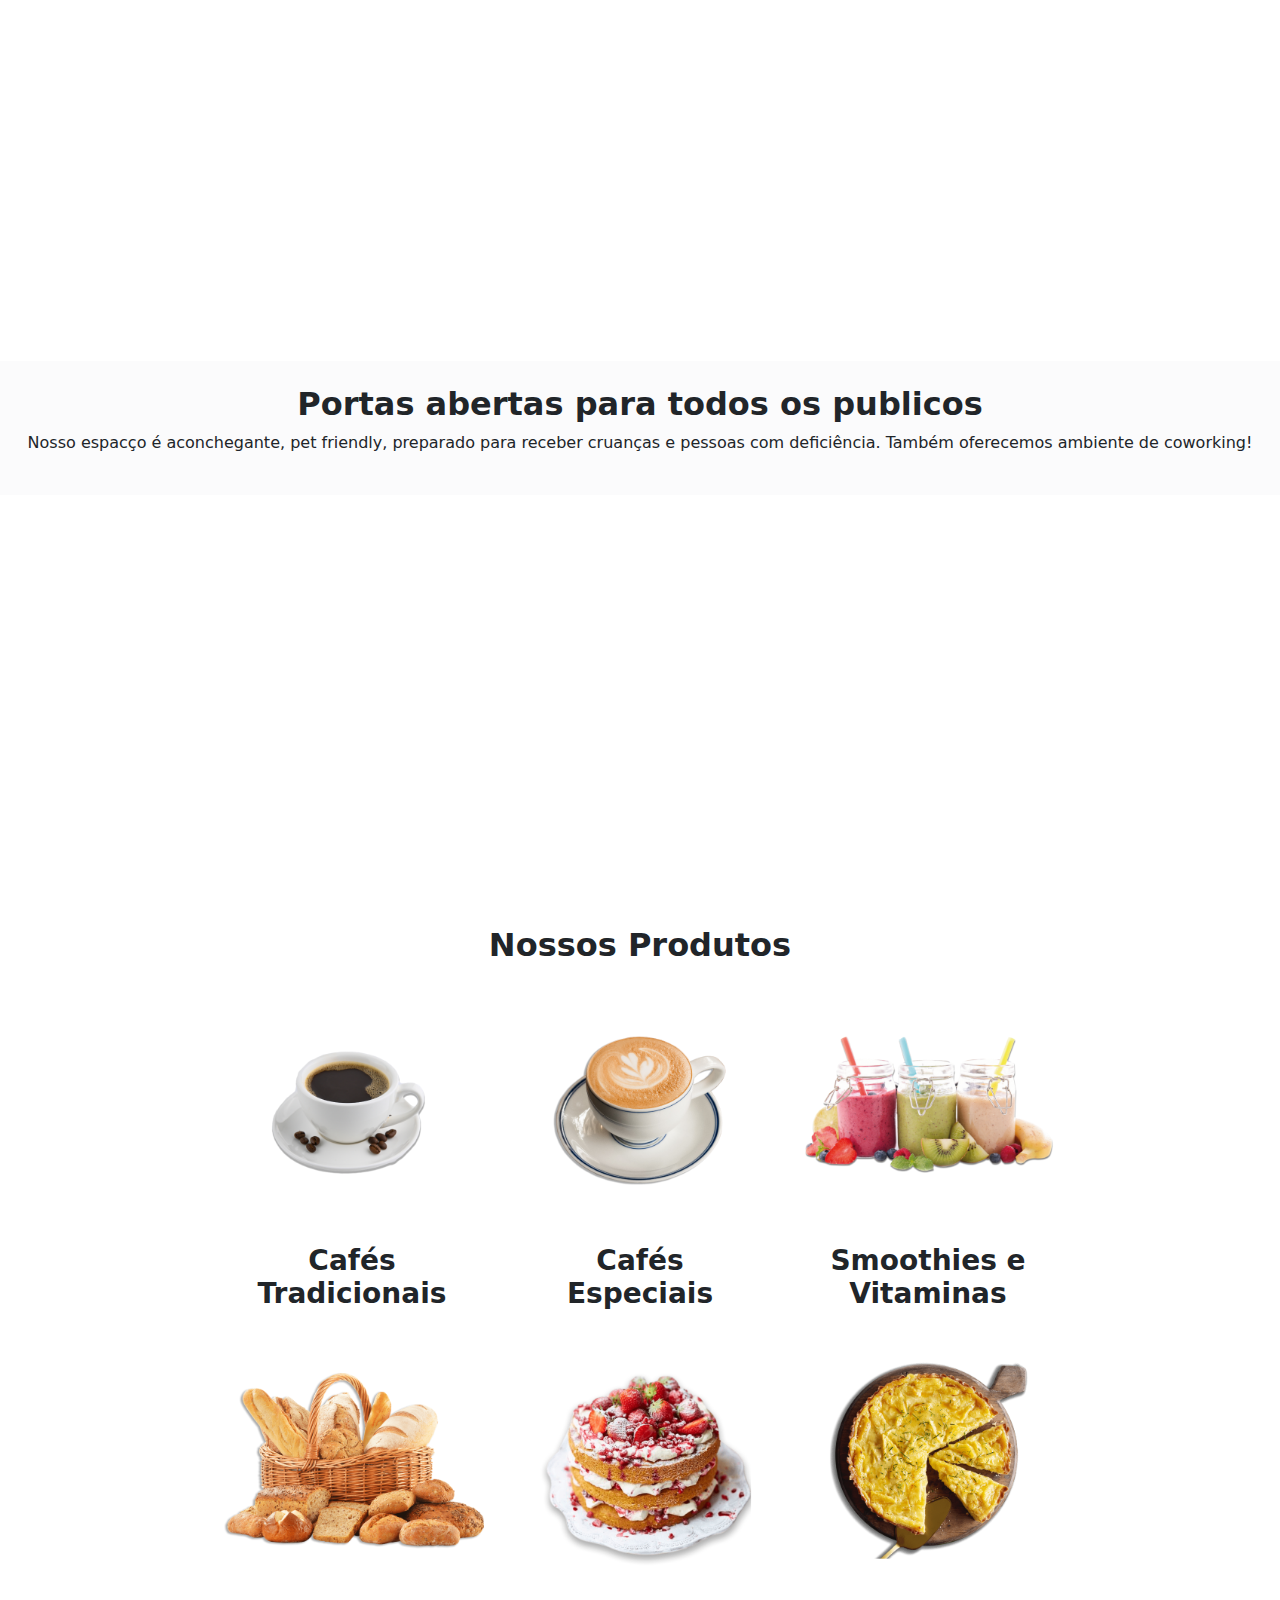
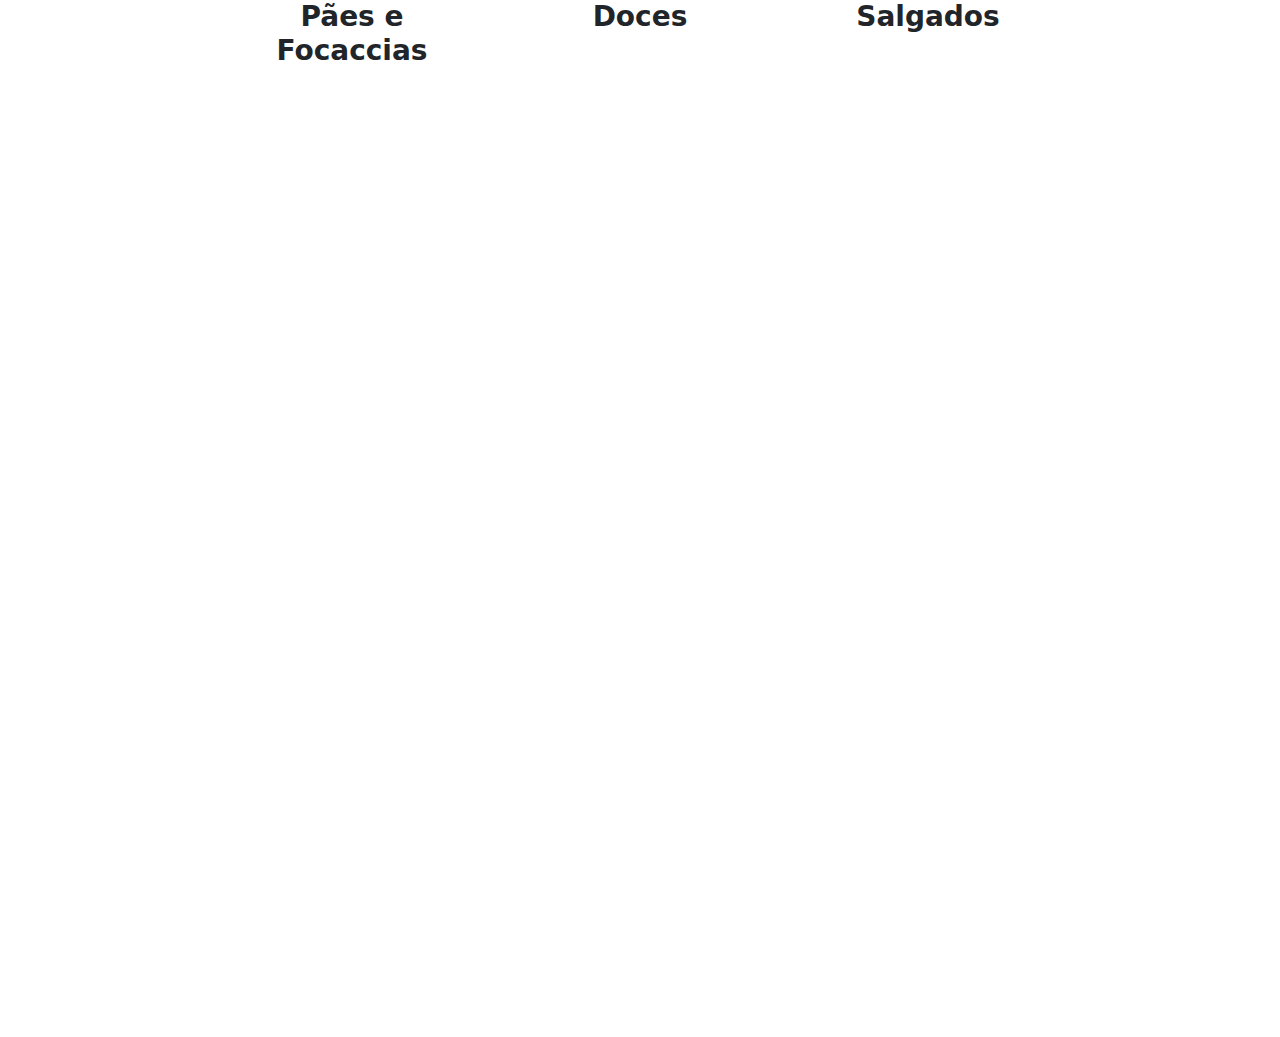
==== commit 848b39e4: "Update index.html" ====
--- a/serenatto/index.html
+++ b/serenatto/index.html
@@ -1,165 +1,312 @@
 <!DOCTYPE html>
 <html lang="pt-br">
+
 <head>
-    <meta charset="UTF-8">
-    <meta name="viewport" content="width=device-width, initial-scale=1.0">
-    <title>Serenatto</title>
-    <link rel="stylesheet" href="style.css">
-    <link href="https://cdn.jsdelivr.net/npm/bootstrap@5.3.3/dist/css/bootstrap.min.css" rel="stylesheet" integrity="sha384-QWTKZyjpPEjISv5WaRU9OFeRpok6YctnYmDr5pNlyT2bRjXh0JMhjY6hW+ALEwIH" crossorigin="anonymous">
-    <link rel="stylesheet" href="https://cdn.jsdelivr.net/npm/bootstrap-icons@1.11.3/font/bootstrap-icons.min.css">
-    <link rel="preconnect" href="https://fonts.googleapis.com">
-    <link rel="preconnect" href="https://fonts.gstatic.com" crossorigin>
-    <link href="https://fonts.googleapis.com/css2?family=Barlow:ital,wght@0,100;0,200;0,300;0,400;0,500;0,600;0,700;0,800;0,900;1,100;1,200;1,300;1,400;1,500;1,600;1,700;1,800;1,900&display=swap" rel="stylesheet">
+  <meta charset="UTF-8">
+  <meta name="viewport" content="width=device-width, initial-scale=1.0">
+  <title>Serenatto</title>
+  <link rel="stylesheet" href="style.css">
+  <link href="https://cdn.jsdelivr.net/npm/bootstrap@5.3.3/dist/css/bootstrap.min.css" rel="stylesheet"
+    integrity="sha384-QWTKZyjpPEjISv5WaRU9OFeRpok6YctnYmDr5pNlyT2bRjXh0JMhjY6hW+ALEwIH" crossorigin="anonymous">
+  <link rel="stylesheet" href="https://cdn.jsdelivr.net/npm/bootstrap-icons@1.11.3/font/bootstrap-icons.min.css">
+  <link rel="preconnect" href="https://fonts.googleapis.com">
+  <link rel="preconnect" href="https://fonts.gstatic.com" crossorigin>
+  <link
+    href="https://fonts.googleapis.com/css2?family=Barlow:ital,wght@0,100;0,200;0,300;0,400;0,500;0,600;0,700;0,800;0,900;1,100;1,200;1,300;1,400;1,500;1,600;1,700;1,800;1,900&display=swap"
+    rel="stylesheet">
 </head>
+
 <body>
-    
-    <header> <!--Navbar-->
-        <nav class="navbar-expand-lg navbar bg-body-tertiary fixed-top">
-            <div class="container-fluid">
-              <a class="navbar-brand" href="#"><img src="./assets/logo.png" alt="Logo da cafeteria Serenatto"></a>
-              <button class="navbar-toggler" type="button" data-bs-toggle="offcanvas" data-bs-target="#offcanvasNavbar" aria-controls="offcanvasNavbar" aria-label="Toggle navigation">
-                <span class="navbar-toggler-icon"></span>
-              </button>
-              <div class="offcanvas offcanvas-end" tabindex="-1" id="offcanvasNavbar" aria-labelledby="offcanvasNavbarLabel">
-                <div class="offcanvas-header">
-                  <h5 class="offcanvas-title" id="offcanvasNavbarLabel"><img src="./assets/logo-mobile.png" alt="Logo da cafeteria Serenatto"></h5>
-                  <button type="button" class="btn-close" data-bs-dismiss="offcanvas" aria-label="Close"></button>
-                </div>
-                <div class="offcanvas-body">
-                    <ul class="navbar-nav justify-content-end flex-grow-1 pe-3">
-                        <li class="nav-item">
-                            <a class="nav-link active" aria-current="page" href="#">Inicio</a>
-                        </li>
-                        <li class="nav-item">
-                            <a class="nav-link" href="#">Sobre</a>
-                        </li>
-                        <li class="nav-item">
-                            <a class="nav-link" href="#">Contato</a>
-                        </li>
-                        <li class="nav-item">
-                            <a class="nav-link" href="#">
-                                <div class="form-check form-switch">
-                                    <input class="form-check-input" type="checkbox" role="switch" id="flexSwitchCheckDefault">
-                                    <label class="form-check-label" for="flexSwitchCheckDefault">Modo Dark</label>
-                                </div>
-                            </a>
-                        </li>
-                    </div>
-                </div>
-            </div>
-        </nav> 
-    </header> <!--Fim Navbar-->
-
-    <main>
-        <section class="banners banner-1 d-flex flex-column justify-content-center text-center"><!--Banner-1-->
-            <div style="--bs-bg-opacity: .2;" class="banners-titulo bg-body-secondary py-4">
-                <h2 class="fw-bold">Sua pausa para desfrutar a vida</h2>
-                <p>Boas vindas ao & Bistro Serenatto! Um ambiente aconchegante e acolhedor para apreciar um bom café.</p>
-            </div>
-        </section> <!--Banner-1-->
-
-        <section class="py-5">
-          <h2 class="text-center fw-bold pb-1">Nossos serviços</h2>
-
-          <div class="container d-flex justify-content-around flex-wrap">
-
-            <div class="card m-4" style="width: 18rem;">
-              <img src="./assets/cafe-card.png" class="card-img-top"
-                alt="Balcão de padaria tradicional com alimentos diversos">
-              <div class="card-body">
-                <h5 class="card-title py-2 fw-bold">Café & Bistrô</h5>
-                <p class="card-text">Nosso bistrô oferece uma ampla variedade de cafés, smoothies, deliciosos
-                  salgados e sobremesas. Uma excelente opção para quem busca um lugar tranquilo e
-                  aconchegante.</p>
-                <a href="#" class="btn btn-warning w-100 fw-bold" data-bs-toggle="offcanvas" data-bs-target="#canvas-1" aria-controls="offcanvasRight">Quero detalhes</a>
-              </div>
-            </div>
-
-            <div class="card m-4" style="width: 18rem;">
-              <img src="./assets/buffet-card.png" class="card-img-top"
-                alt="Mesa de buffet com alimentos diversos">
-              <div class="card-body">
-                <h5 class="card-title fw-bold">Buffet</h5>
-                <p class="card-text">Buffet e catering personalizado para eventos, produções e celebrações. Com
-                  um menu variado e adaptável às preferências do cliente, atendimento Profissional.</p>
-                <a href="#" class="btn btn-warning w-100 fw-bold mt-3">Quero detalhes</a>
-              </div>
-            </div>
-
-            <div class="card m-4" style="width: 18rem;">
-              <img src="./assets/delivery-card.png" class="card-img-top"
-                alt="Caixa aberta armazenando comidas diversas">
-              <div class="card-body">
-                <h5 class="card-title fw-bold">Delivery</h5>
-                <p class="card-text">Para quem deseja desfrutar no conforto de casa, oferecemos delivery dos
-                  produtos. Com o mesmo cardápio variado de sempre, sem perder nosso sabor e padrão de
-                  qualidade.</p>
-                <a href="#" class="btn btn-warning w-100 fw-bold mt-3">Quero detalhes</a>
-              </div>
-            </div>
-          </div>
-        </section>
-
-
-        <section class="banners banner-2 d-flex flex-column justify-content-center text-center"><!--Banner-2-->
-            <div style="--bs-bg-opacity: .2;" class="banners-titulo bg-body-secondary py-4">
-                <h2 class="fw-bold">Portas abertas para todos os publicos</h2>
-                <p>Nosso espacço é aconchegante, pet friendly, preparado para receber cruanças e pessoas com deficiência. Também oferecemos ambiente de coworking!</p>
-            </div>
-        </section> <!--Banner-2-->
-
-        <section class="banners banner-3"> <!--Banner-3-->
-        </section> <!--Banner-3-->
-    
-    </main>
-
-    <!-- canvas 1 -->
-
-    <div class="offcanvas offcanvas-end" tabindex="-1" id="canvas-1" aria-labelledby="offcanvasRightLabel">
-      <div class="offcanvas-header">
-        <h5 class="offcanvas-title" id="offcanvasRightLabel">Café & Bistrô</h5>
-        <button type="button" class="btn-close" data-bs-dismiss="offcanvas" aria-label="Close"></button>
-      </div>
-      <div class="offcanvas-body">
-        <div class="accordion" id="accordionExample">
-          <div class="accordion-item">
-            <h2 class="accordion-header">
-              <button class="accordion-button botao-padrao" type="button" data-bs-toggle="collapse" data-bs-target="#collapseOne" aria-expanded="true" aria-controls="collapseOne">
-                Café
-              </button>
-            </h2>
-            <div id="collapseOne" class="accordion-collapse collapse show" data-bs-parent="#accordionExample">
-              <div class="accordion-body">
-                <strong>This is the first item's accordion body.</strong> It is shown by default, until the collapse plugin adds the appropriate classes that we use to style each element.
-              </div>
-            </div>
-          </div>
-          <div class="accordion-item">
-            <h2 class="accordion-header">
-              <button class="accordion-button collapsed botao-padrao" type="button" data-bs-toggle="collapse" data-bs-target="#collapseTwo" aria-expanded="false" aria-controls="collapseTwo">
-                Bistrô
-              </button>
-            </h2>
-            <div id="collapseTwo" class="accordion-collapse collapse" data-bs-parent="#accordionExample">
-              <div class="accordion-body">This is the first item's accordion body.</strong> It is shown by default, until the collapse plugin adds the appropriate classes that we use to style each element.
-              </div>
-            </div>
-          </div>
-          <div class="accordion-item">
-            <h2 class="accordion-header">
-              <button class="accordion-button collapsed botao-padrao" type="button" data-bs-toggle="collapse" data-bs-target="#collapseThree" aria-expanded="false" aria-controls="collapseThree">
-                Coworking
-              </button>
-            </h2>
-            <div id="collapseThree" class="accordion-collapse collapse" data-bs-parent="#accordionExample">
-              <div class="accordion-body">This is the first item's accordion body.</strong> It is shown by default, until the collapse plugin adds the appropriate classes that we use to style each element.
-              </div>
-            </div>
-          </div>
-        </div>
-      </div>
-    </div>
-
-    <script src="https://cdn.jsdelivr.net/npm/bootstrap@5.3.3/dist/js/bootstrap.bundle.min.js" integrity="sha384-YvpcrYf0tY3lHB60NNkmXc5s9fDVZLESaAA55NDzOxhy9GkcIdslK1eN7N6jIeHz" crossorigin="anonymous"></script>
+
+  <header> <!--Navbar-->
+    <nav class="navbar-expand-lg navbar bg-body-tertiary fixed-top">
+      <div class="container-fluid">
+        <a class="navbar-brand" href="#"><img src="./assets/logo.png" alt="Logo da cafeteria Serenatto"></a>
+        <button class="navbar-toggler" type="button" data-bs-toggle="offcanvas" data-bs-target="#offcanvasNavbar"
+          aria-controls="offcanvasNavbar" aria-label="Toggle navigation">
+          <span class="navbar-toggler-icon"></span>
+        </button>
+        <div class="offcanvas offcanvas-end" tabindex="-1" id="offcanvasNavbar" aria-labelledby="offcanvasNavbarLabel">
+          <div class="offcanvas-header">
+            <h5 class="offcanvas-title" id="offcanvasNavbarLabel"><img src="./assets/logo-mobile.png"
+                alt="Logo da cafeteria Serenatto"></h5>
+            <button type="button" class="btn-close" data-bs-dismiss="offcanvas" aria-label="Close"></button>
+          </div>
+          <div class="offcanvas-body">
+            <ul class="navbar-nav justify-content-end flex-grow-1 pe-3">
+              <li class="nav-item">
+                <a class="nav-link active" aria-current="page" href="#">Inicio</a>
+              </li>
+              <li class="nav-item">
+                <a class="nav-link" href="#">Sobre</a>
+              </li>
+              <li class="nav-item">
+                <a class="nav-link" href="#">Contato</a>
+              </li>
+              <li class="nav-item">
+                <a class="nav-link" href="#">
+                  <div class="form-check form-switch">
+                    <input class="form-check-input" type="checkbox" role="switch" id="flexSwitchCheckDefault">
+                    <label class="form-check-label" for="flexSwitchCheckDefault">Modo Dark</label>
+                  </div>
+                </a>
+              </li>
+          </div>
+        </div>
+      </div>
+    </nav>
+  </header> <!--Fim Navbar-->
+
+  <main>
+    <section class="banners banner-1 d-flex flex-column justify-content-center text-center"><!--Banner-1-->
+      <div style="--bs-bg-opacity: .2;" class="banners-titulo bg-body-secondary py-4">
+        <h2 class="fw-bold">Sua pausa para desfrutar a vida</h2>
+        <p>Boas vindas ao & Bistro Serenatto! Um ambiente aconchegante e acolhedor para apreciar um bom café.</p>
+      </div>
+    </section> <!--Banner-1-->
+
+    <section class="py-5">
+      <h2 class="text-center fw-bold pb-1">Nossos serviços</h2>
+
+      <div class="container d-flex justify-content-around flex-wrap">
+
+        <div class="card m-4" style="width: 18rem;">
+          <img src="./assets/cafe-card.png" class="card-img-top"
+            alt="Balcão de padaria tradicional com alimentos diversos">
+          <div class="card-body">
+            <h5 class="card-title py-2 fw-bold">Café & Bistrô</h5>
+            <p class="card-text">Nosso bistrô oferece uma ampla variedade de cafés, smoothies, deliciosos
+              salgados e sobremesas. Uma excelente opção para quem busca um lugar tranquilo e
+              aconchegante.</p>
+            <a href="#" class="btn btn-warning w-100 fw-bold" data-bs-toggle="offcanvas" data-bs-target="#canvas-1"
+              aria-controls="offcanvasRight">Quero detalhes</a>
+          </div>
+        </div>
+
+        <div class="card m-4" style="width: 18rem;">
+          <img src="./assets/buffet-card.png" class="card-img-top" alt="Mesa de buffet com alimentos diversos">
+          <div class="card-body">
+            <h5 class="card-title fw-bold">Buffet</h5>
+            <p class="card-text">Buffet e catering personalizado para eventos, produções e celebrações. Com
+              um menu variado e adaptável às preferências do cliente, atendimento Profissional.</p>
+            <a href="#" class="btn btn-warning w-100 fw-bold mt-3" data-bs-toggle="offcanvas" data-bs-target="#canvas-2"
+              aria-controls="offcanvasRight">Quero detalhes</a>
+          </div>
+        </div>
+
+        <div class="card m-4" style="width: 18rem;">
+          <img src="./assets/delivery-card.png" class="card-img-top" alt="Caixa aberta armazenando comidas diversas">
+          <div class="card-body">
+            <h5 class="card-title fw-bold">Delivery</h5>
+            <p class="card-text">Para quem deseja desfrutar no conforto de casa, oferecemos delivery dos
+              produtos. Com o mesmo cardápio variado de sempre, sem perder nosso sabor e padrão de
+              qualidade.</p>
+            <a href="#" class="btn btn-warning w-100 fw-bold mt-3" data-bs-toggle="offcanvas" data-bs-target="#canvas-3"
+              aria-controls="offcanvasRight">Quero detalhes</a>
+          </div>
+        </div>
+      </div>
+    </section>
+
+    <section class="banners banner-2 d-flex flex-column justify-content-center text-center"><!--Banner-2-->
+      <div style="--bs-bg-opacity: .2;" class="banners-titulo bg-body-secondary py-4">
+        <h2 class="fw-bold">Portas abertas para todos os publicos</h2>
+        <p>Nosso espacço é aconchegante, pet friendly, preparado para receber cruanças e pessoas com deficiência. Também
+          oferecemos ambiente de coworking!</p>
+      </div>
+    </section> <!--Banner-2-->
+
+    <section class="py-5 container-fluid align-items-center ">
+      <h2 class="fw-bold text-center pb-1">Nossos Produtos</h2>
+
+      <div class="row w-75 d-flex justify-content-center mx-auto">
+        <div class="card border-0 btn col-3" style="width: 18rem;">
+          <img src="./assets/produtos-cafe-tradicional.png" class="card-img-top" alt="xicara de cafe preto">
+          <div class="card-body text-center">
+            <h3 class="card-text fw-bold">Cafés Tradicionais
+            </h3>
+          </div>
+        </div>
+        <div class="card border-0 btn col-3" style="width: 18rem;">
+          <img src="./assets/produtos-cafe-especial.png" class="card-img-top" alt="xicara de cafe preto">
+          <div class="card-body text-center">
+            <h3 class="card-text fw-bold">Cafés Especiais
+            </h3>
+          </div>
+        </div>
+        <div class="card border-0 btn col-3" style="width: 18rem;">
+          <img src="./assets/produtos-vitaminas.png" class="card-img-top" alt="xicara de cafe preto">
+          <div class="card-body text-center">
+            <h3 class="card-text fw-bold">Smoothies e Vitaminas
+            </h3>
+          </div>
+        </div>
+        <div class="card border-0 btn col-3" style="width: 18rem;">
+          <img src="./assets/produtos-paes.png" class="card-img-top" alt="xicara de cafe preto">
+          <div class="card-body text-center">
+            <h3 class="card-text fw-bold">Pães e Focaccias
+            </h3>
+          </div>
+        </div>
+        <div class="card border-0 btn col-3" style="width: 18rem;">
+          <img src="./assets/produtos-doces.png" class="card-img-top" alt="xicara de cafe preto">
+          <div class="card-body text-center">
+            <h3 class="card-text fw-bold">Doces
+            </h3>
+          </div>
+        </div>
+        <div class="card border-0 btn col-3" style="width: 18rem;">
+          <img src="./assets/produtos-salgados.png" class="card-img-top" alt="xicara de cafe preto">
+          <div class="card-body text-center">
+            <h3 class="card-text fw-bold">Salgados
+            </h3>
+          </div>
+        </div>
+      </div>
+
+    </section>
+
+    <section class="banners banner-3"> <!--Banner-3-->
+    </section> <!--Banner-3-->
+
+  </main>
+
+  <!-- canvas 1 -->
+  <div class="offcanvas offcanvas-end" tabindex="-1" id="canvas-1" aria-labelledby="offcanvasRightLabel">
+    <div class="offcanvas-header">
+      <h5 class="offcanvas-title" id="offcanvasRightLabel">Café & Bistrô</h5>
+      <button type="button" class="btn-close" data-bs-dismiss="offcanvas" aria-label="Close"></button>
+    </div>
+    <div class="offcanvas-body">
+      <div class="accordion" id="accordionExample">
+        <div class="accordion-item">
+          <h2 class="accordion-header">
+            <button class="accordion-button botao-padrao" type="button" data-bs-toggle="collapse"
+              data-bs-target="#collapseOne" aria-expanded="true" aria-controls="collapseOne">
+              Café
+            </button>
+          </h2>
+          <div id="collapseOne" class="accordion-collapse collapse show" data-bs-parent="#accordionExample">
+            <div class="accordion-body">
+              <strong>This is the first item's accordion body.</strong> It is shown by default, until the collapse
+              plugin adds the appropriate classes that we use to style each element.
+            </div>
+          </div>
+        </div>
+        <div class="accordion-item">
+          <h2 class="accordion-header">
+            <button class="accordion-button collapsed botao-padrao" type="button" data-bs-toggle="collapse"
+              data-bs-target="#collapseTwo" aria-expanded="false" aria-controls="collapseTwo">
+              Bistrô
+            </button>
+          </h2>
+          <div id="collapseTwo" class="accordion-collapse collapse" data-bs-parent="#accordionExample">
+            <div class="accordion-body">This is the first item's accordion body.</strong> It is shown by default, until
+              the collapse plugin adds the appropriate classes that we use to style each element.
+            </div>
+          </div>
+        </div>
+        <div class="accordion-item">
+          <h2 class="accordion-header">
+            <button class="accordion-button collapsed botao-padrao" type="button" data-bs-toggle="collapse"
+              data-bs-target="#collapseThree" aria-expanded="false" aria-controls="collapseThree">
+              Coworking
+            </button>
+          </h2>
+          <div id="collapseThree" class="accordion-collapse collapse" data-bs-parent="#accordionExample">
+            <div class="accordion-body">This is the first item's accordion body.</strong> It is shown by default, until
+              the collapse plugin adds the appropriate classes that we use to style each element.
+            </div>
+          </div>
+        </div>
+      </div>
+    </div>
+  </div>
+  <!-- canvas 1 -->
+
+  <!-- canvas 2 -->
+  <div class="offcanvas offcanvas-end" tabindex="-1" id="canvas-2" aria-labelledby="offcanvasRightLabel">
+    <div class="offcanvas-header">
+      <h5 class="offcanvas-title" id="offcanvasRightLabel">Buffet</h5>
+      <button type="button" class="btn-close" data-bs-dismiss="offcanvas" aria-label="Close"></button>
+    </div>
+    <div class="offcanvas-body">
+      <div class="accordion" id="accordionExample">
+        <div class="accordion-item">
+          <h2 class="accordion-header">
+            <button class="accordion-button botao-padrao" type="button" data-bs-toggle="collapse"
+              data-bs-target="#collapseOne" aria-expanded="true" aria-controls="collapseOne">
+              Eventos
+            </button>
+          </h2>
+          <div id="collapseOne" class="accordion-collapse collapse show" data-bs-parent="#accordionExample">
+            <div class="accordion-body">
+              <strong>This is the first item's accordion body.</strong> It is shown by default, until the collapse
+              plugin adds the appropriate classes that we use to style each element.
+            </div>
+          </div>
+        </div>
+        <div class="accordion-item">
+          <h2 class="accordion-header">
+            <button class="accordion-button collapsed botao-padrao" type="button" data-bs-toggle="collapse"
+              data-bs-target="#collapseTwo" aria-expanded="false" aria-controls="collapseTwo">
+              Catering
+            </button>
+          </h2>
+          <div id="collapseTwo" class="accordion-collapse collapse" data-bs-parent="#accordionExample">
+            <div class="accordion-body">This is the first item's accordion body.</strong> It is shown by default, until
+              the collapse plugin adds the appropriate classes that we use to style each element.
+            </div>
+          </div>
+        </div>
+      </div>
+    </div>
+  </div>
+  <!-- canvas 2 -->
+
+  <!-- canvas 3 -->
+  <div class="offcanvas offcanvas-end" tabindex="-1" id="canvas-3" aria-labelledby="offcanvasRightLabel">
+    <div class="offcanvas-header">
+      <h5 class="offcanvas-title" id="offcanvasRightLabel">Delivery</h5>
+      <button type="button" class="btn-close" data-bs-dismiss="offcanvas" aria-label="Close"></button>
+    </div>
+    <div class="offcanvas-body">
+      <div class="accordion" id="accordionExample">
+        <div class="accordion-item">
+          <h2 class="accordion-header">
+            <button class="accordion-button botao-padrao" type="button" data-bs-toggle="collapse"
+              data-bs-target="#collapseOne" aria-expanded="true" aria-controls="collapseOne">
+              Encomendamos para eventos
+            </button>
+          </h2>
+          <div id="collapseOne" class="accordion-collapse collapse show" data-bs-parent="#accordionExample">
+            <div class="accordion-body">
+              <strong>This is the first item's accordion body.</strong> It is shown by default, until the collapse
+              plugin adds the appropriate classes that we use to style each element.
+            </div>
+          </div>
+        </div>
+        <div class="accordion-item">
+          <h2 class="accordion-header">
+            <button class="accordion-button collapsed botao-padrao" type="button" data-bs-toggle="collapse"
+              data-bs-target="#collapseTwo" aria-expanded="false" aria-controls="collapseTwo">
+              Entrega por aplicativo
+            </button>
+          </h2>
+          <div id="collapseTwo" class="accordion-collapse collapse" data-bs-parent="#accordionExample">
+            <div class="accordion-body">This is the first item's accordion body.</strong> It is shown by default, until
+              the collapse plugin adds the appropriate classes that we use to style each element.
+            </div>
+          </div>
+        </div>
+      </div>
+    </div>
+  </div>
+  <!-- canvas 3 -->
+
+  <script src="https://cdn.jsdelivr.net/npm/bootstrap@5.3.3/dist/js/bootstrap.bundle.min.js"
+    integrity="sha384-YvpcrYf0tY3lHB60NNkmXc5s9fDVZLESaAA55NDzOxhy9GkcIdslK1eN7N6jIeHz"
+    crossorigin="anonymous"></script>
 </body>
+
 </html>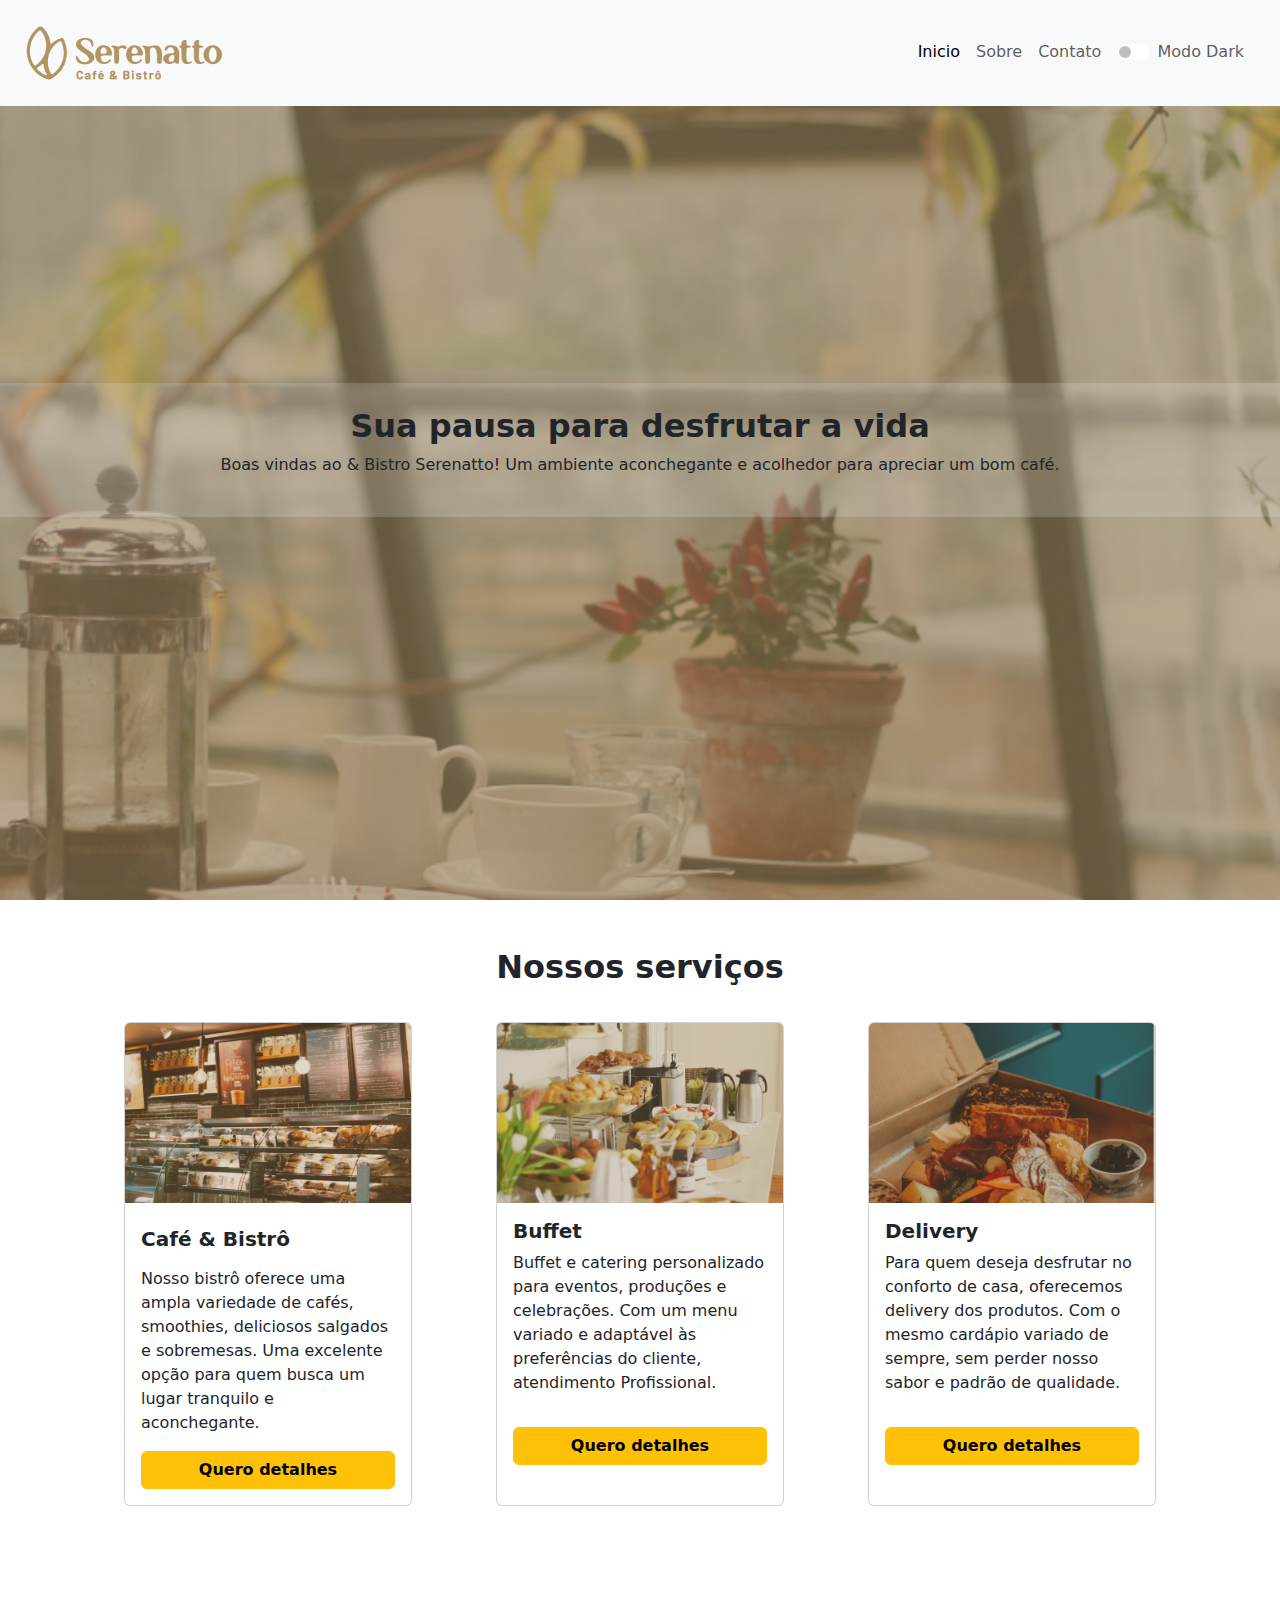
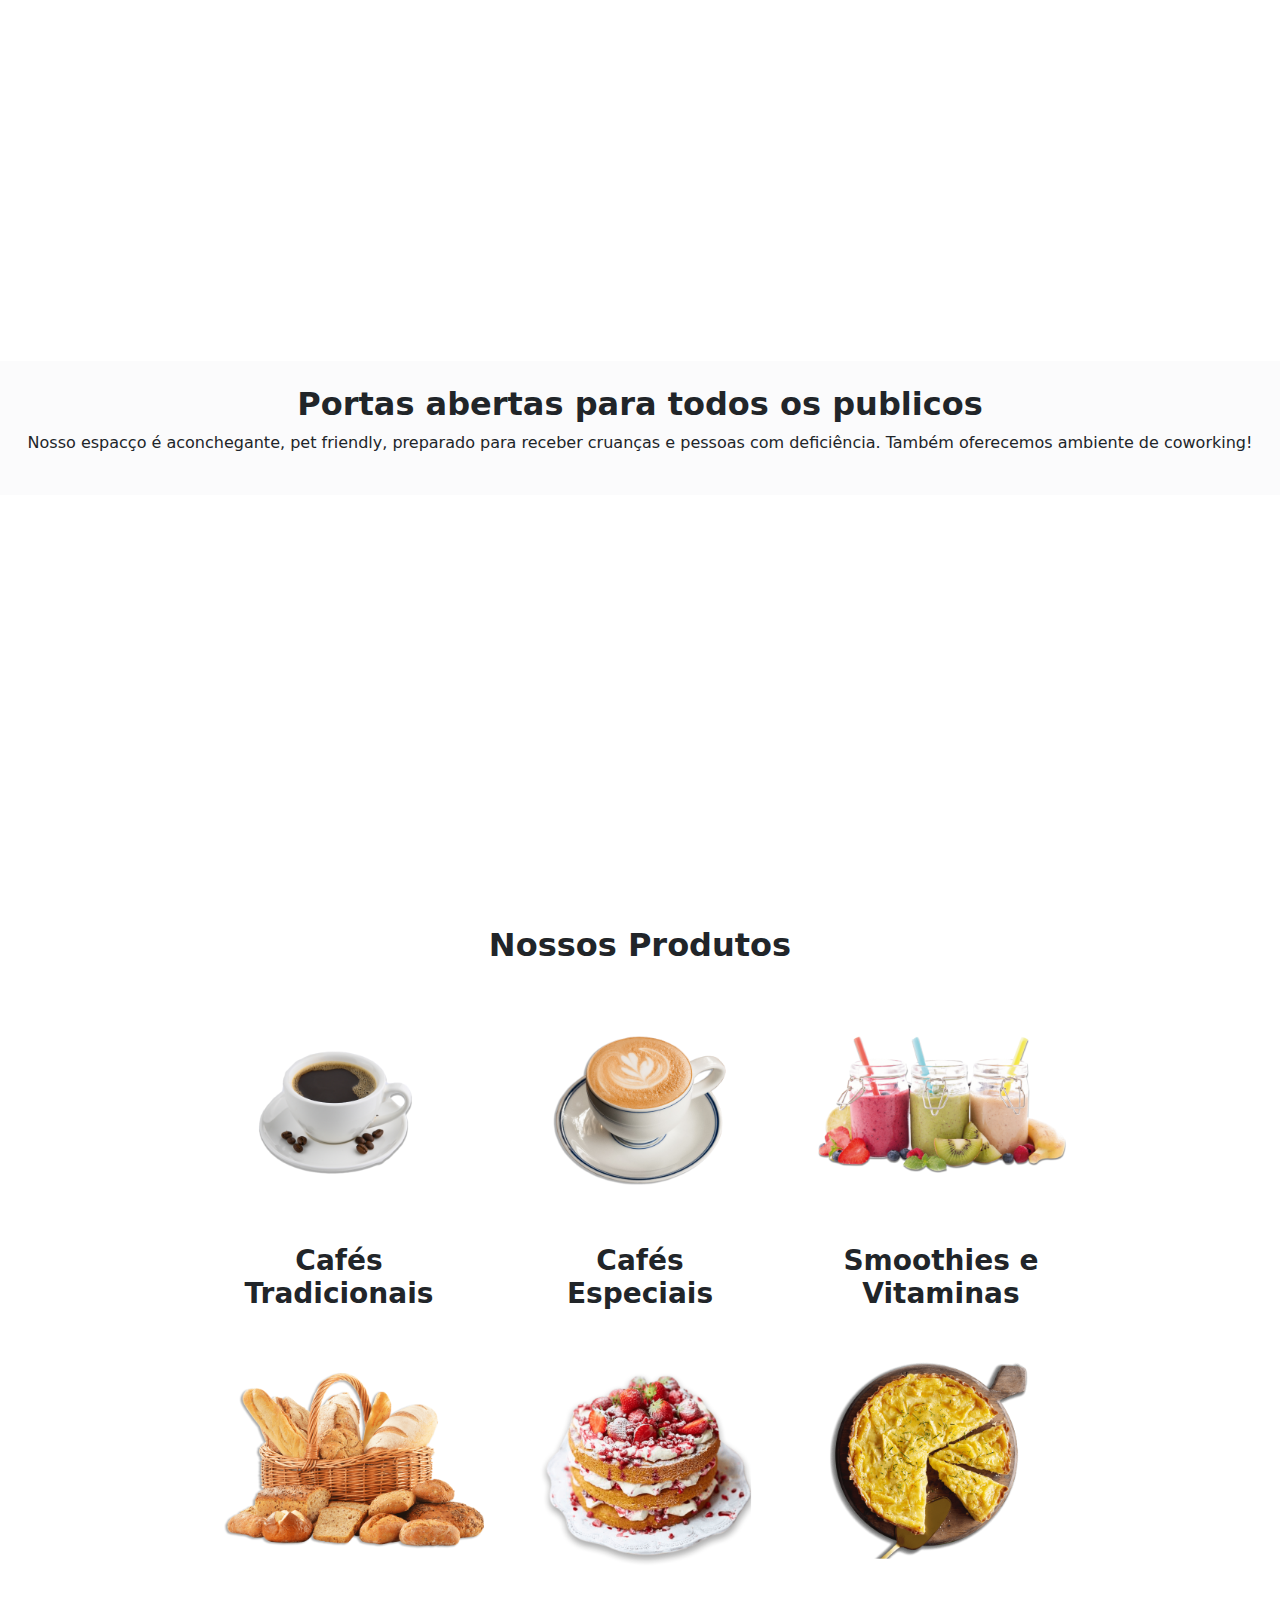
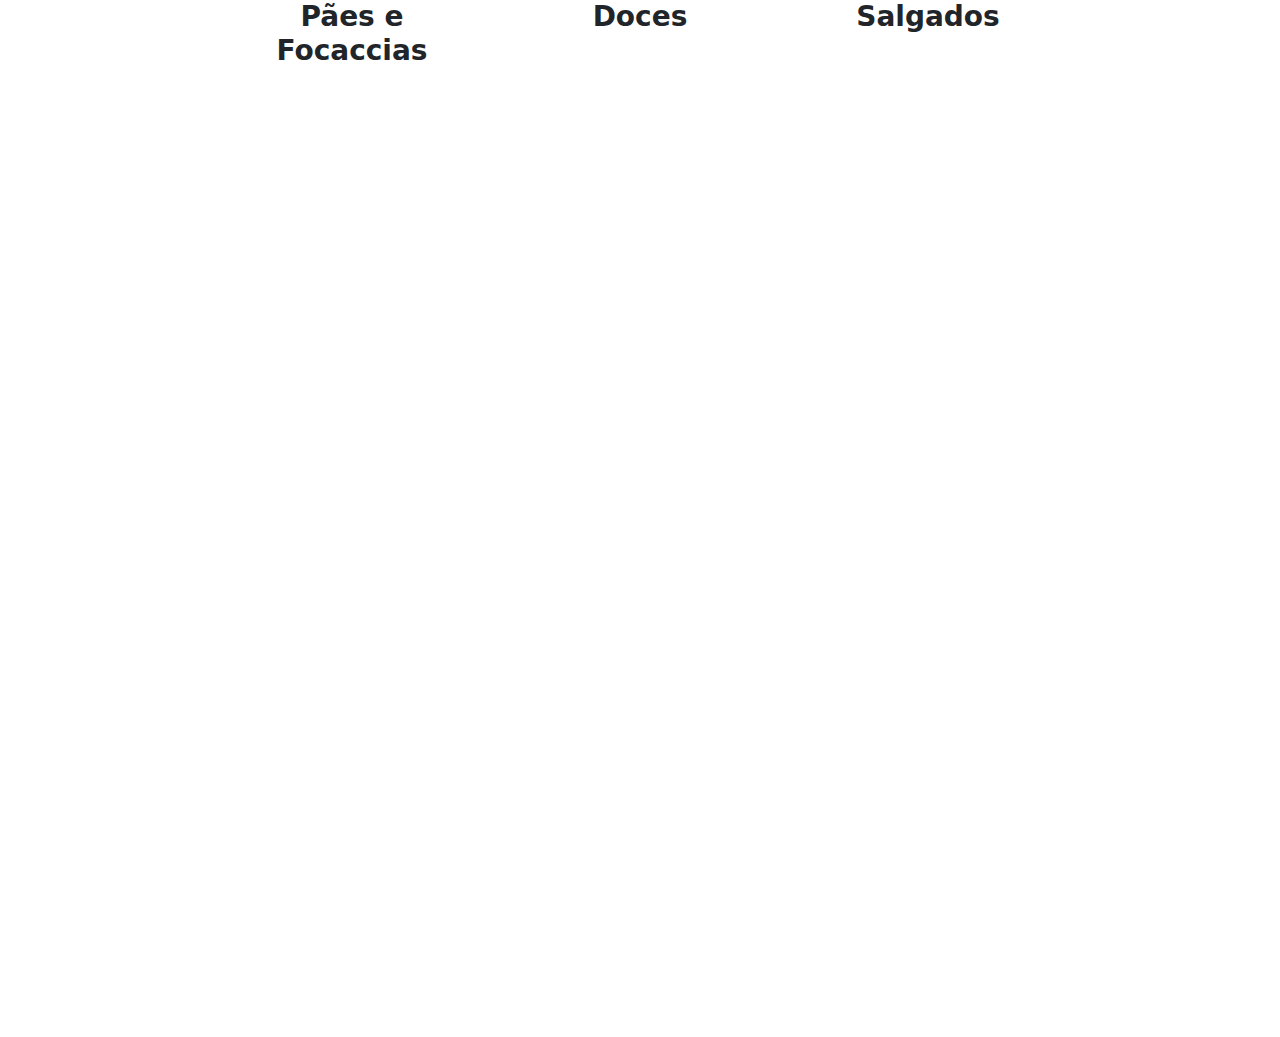
==== commit c87b4b8f: "Update index.html" ====
--- a/serenatto/index.html
+++ b/serenatto/index.html
@@ -120,18 +120,19 @@
       <h2 class="fw-bold text-center pb-1">Nossos Produtos</h2>
 
       <div class="row w-75 d-flex justify-content-center mx-auto">
-        <div class="card border-0 btn col-3" style="width: 18rem;">
+        <div class="card border-0 btn col-3" style="width: 18rem;" data-bs-toggle="modal" data-bs-target="#modal-1">
           <img src="./assets/produtos-cafe-tradicional.png" class="card-img-top" alt="xicara de cafe preto">
           <div class="card-body text-center">
             <h3 class="card-text fw-bold">Cafés Tradicionais
             </h3>
           </div>
         </div>
-        <div class="card border-0 btn col-3" style="width: 18rem;">
-          <img src="./assets/produtos-cafe-especial.png" class="card-img-top" alt="xicara de cafe preto">
-          <div class="card-body text-center">
-            <h3 class="card-text fw-bold">Cafés Especiais
-            </h3>
+        <div class="col-12 col-md-6 col-lg-4">
+          <div class="card border-0 mx-auto btn" data-bs-toggle="modal" data-bs-target="#modal-2" style="width: 18rem;">
+            <img src="./assets/produtos-cafe-especial.png" class="card-img-top" alt="Café expresso.">
+            <div class="card-body">
+              <h3 class="card-text fw-bold text-center">Cafés Especiais</h3>
+            </div>
           </div>
         </div>
         <div class="card border-0 btn col-3" style="width: 18rem;">
@@ -304,6 +305,60 @@
   </div>
   <!-- canvas 3 -->
 
+  <!-- Modal 1 -->
+  <div class="modal fade" id="modal-1" tabindex="-1" aria-labelledby="exampleModalLabel" aria-hidden="true">
+    <div class="modal-dialog">
+      <div class="modal-content">
+        <div class="modal-header">
+          <h2 class="modal-title fs-5 fw-bold" id="exampleModalLabel">Cafés Tradicionais</h2>
+          <button type="button" class="btn-close" data-bs-dismiss="modal" aria-label="Close"></button>
+        </div>
+        <div class="modal-body">
+          <img src="./assets/produtos-cafe-tradicional.png" class="w-100" alt="xicara de cafe preto">
+          <p>Lorem ipsum dolor sit amet, consectetur adipisicing elit. Quas consequuntur minus velit deserunt aut dicta
+            et laborum deleniti, porro eaque temporibus ducimus veniam est nobis natus expedita doloremque recusandae.
+            Sit!</p>
+          <p>Lorem ipsum dolor sit amet consectetur, adipisicing elit. Odit, eligendi dolorem libero architecto suscipit
+            quaerat nemo quos atque animi sequi eum et facere molestiae praesentium incidunt amet, distinctio quod
+            laborum?</p>
+        </div>
+        <div class="modal-footer mx-auto">
+          <button type="button" class="btn btn-warning border-0" data-bs-dismiss="modal">Fechar Janela</button>
+        </div>
+      </div>
+    </div>
+  </div>
+  <!-- Modal 1 -->
+
+  <!-- Modal 2 -->
+  <div class="modal fade" id="modal-2" tabindex="-1" aria-labelledby="exampleModalLabel" aria-hidden="true">
+    <div class="modal-dialog">
+      <div class="modal-content">
+        <div class="modal-header">
+          <h2 class="modal-title fs-5 fw-bold" id="exampleModalLabel">Cafés especiais</h2>
+          <button type="button" class="btn-close" data-bs-dismiss="modal" aria-label="Close"></button>
+        </div>
+        <div class="modal-body">
+          <img src="./assets/produtos-cafe-especial.png" class="w-100" alt="Xícara de café expresso">
+          <p>Somos conhecidos também por nossos cafés especiais, que são cuidadosamente preparados com grãos
+            selecionados de alta qualidade e técnicas de preparo precisas.</p>
+          <p>Entre as opções de cafés especiais do Café & Bistrô Serenatto, destacamos o café aeropress, que é
+            preparado com uma técnica de imersão e pressão, resultando em uma bebida de sabor intenso e
+            aroma acentuado. Outra opção popular é o café Hario V60, que é preparado com um filtro de papel
+            em formato de cone e resulta em uma bebida limpa e suave, ressaltando as notas sensoriais dos
+            grãos. Além disso, oferecemos uma variedade de bebidas geladas, como o café gelado, que é
+            preparado com grãos torrados escuros e servido com gelo e leite, resultando em uma bebida
+            refrescante e saborosa.</p>
+        </div>
+        <div class="modal-footer mx-auto">
+          <button type="button" class="btn btn-warning border-0" data-bs-dismiss="modal">Fechar
+            janela</button>
+        </div>
+      </div>
+    </div>
+  </div>
+  <!-- Modal 2 -->
+
   <script src="https://cdn.jsdelivr.net/npm/bootstrap@5.3.3/dist/js/bootstrap.bundle.min.js"
     integrity="sha384-YvpcrYf0tY3lHB60NNkmXc5s9fDVZLESaAA55NDzOxhy9GkcIdslK1eN7N6jIeHz"
     crossorigin="anonymous"></script>
